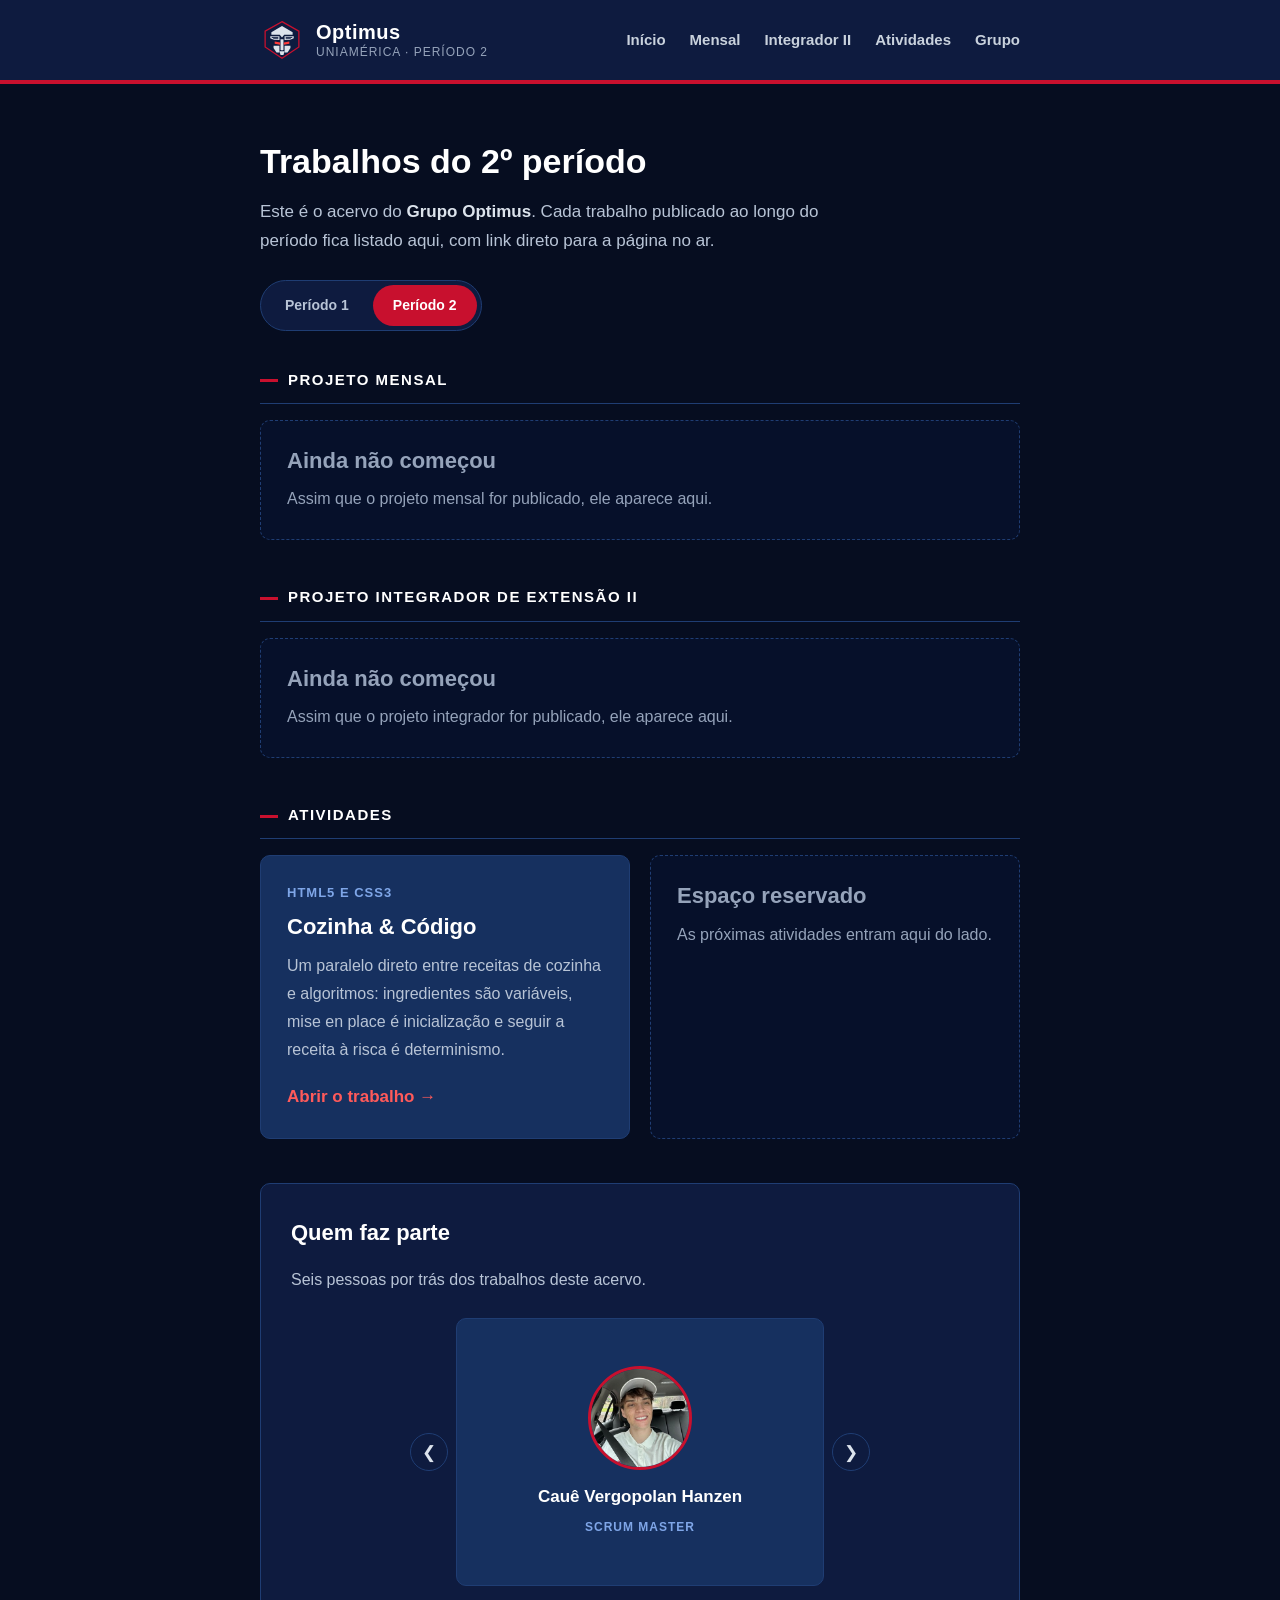
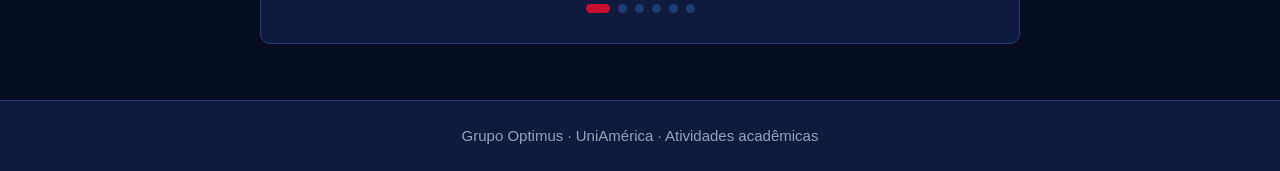
==== index.html @ 1e1c627f "Adiciona a pagina do 1o periodo e o alternador de periodo Cada periodo agora e uma pagina com URL pr" ====
<!DOCTYPE html>
<html lang="pt-BR">

<head>
    <meta charset="UTF-8">
    <meta name="viewport" content="width=device-width, initial-scale=1.0">
    <meta name="description" content="Trabalhos academicos do Grupo Optimus - UniAmerica. Portfolio dos projetos do semestre.">
    <meta name="author" content="Grupo Optimus">
    <title>Grupo Optimus | Trabalhos do semestre</title>

    <!-- Copia local: cada repositorio do grupo carrega os proprios arquivos -->
    <link rel="icon" href="img/favicon.svg" type="image/svg+xml">

    <link rel="stylesheet" href="style.css">
</head>

<body>

    <header class="cabecalho">
        <div class="container cabecalho__interno">

            <div class="logo">
                <img class="logo__icone" src="img/logo.svg"
                     alt="Logo do Grupo Optimus">
                <div class="logo__textos">
                    <a class="logo__nome" href="https://grupo-optimus.github.io/">Optimus</a>
                    <span class="logo__slogan">UniAmérica &middot; Período 2</span>
                </div>
            </div>

            <nav class="menu">
                <ul class="menu__lista">
                    <li><a href="#inicio">Início</a></li>
                    <li><a href="#mensal">Mensal</a></li>
                    <li><a href="#integrador">Integrador II</a></li>
                    <li><a href="#atividades">Atividades</a></li>
                    <li><a href="#grupo">Grupo</a></li>
                </ul>
            </nav>

        </div>
    </header>

    <main class="container">

        <section class="intro" id="inicio">
            <h1>Trabalhos do 2º período</h1>
            <p>
                Este é o acervo do <strong>Grupo Optimus</strong>. Cada trabalho publicado
                ao longo do período fica listado aqui, com link direto para a página no ar.
            </p>

            <!-- O periodo aberto leva a classe --ativa e o aria-current, que
                 avisa o leitor de tela qual das duas paginas e a atual -->
            <nav class="periodos" aria-label="Escolher período">
                <a class="periodos__opcao" href="periodo1.html">Período 1</a>
                <a class="periodos__opcao periodos__opcao--ativa" href="index.html"
                   aria-current="page">Período 2</a>
            </nav>
        </section>

        <!-- PARA ADICIONAR UM TRABALHO: copie um bloco <a class="projeto">
             inteiro e troque o href, o titulo e a descricao.

             Cada trabalho mora no seu proprio repositorio dentro da
             organizacao grupo-optimus, e o GitHub Pages publica todos sob o
             mesmo dominio - por isso o href e o nome do repositorio, com
             barra na frente e no fim: /cozinha-e-codigo/. -->

        <section class="categoria" id="mensal">
            <h2 class="categoria__titulo">Projeto Mensal</h2>

            <div class="projetos">

                <div class="projeto projeto--vazio">
                    <h3 class="projeto__titulo">Ainda não começou</h3>
                    <p class="projeto__texto">
                        Assim que o projeto mensal for publicado, ele aparece aqui.
                    </p>
                </div>

            </div>
        </section>

        <section class="categoria" id="integrador">
            <h2 class="categoria__titulo">Projeto Integrador de Extensão II</h2>

            <div class="projetos">

                <div class="projeto projeto--vazio">
                    <h3 class="projeto__titulo">Ainda não começou</h3>
                    <p class="projeto__texto">
                        Assim que o projeto integrador for publicado, ele aparece aqui.
                    </p>
                </div>

            </div>
        </section>

        <section class="categoria" id="atividades">
            <h2 class="categoria__titulo">Atividades</h2>

            <div class="projetos">

                <a class="projeto" href="https://grupo-optimus.github.io/cozinha-e-codigo/">
                    <span class="projeto__etiqueta">HTML5 e CSS3</span>
                    <h3 class="projeto__titulo">Cozinha &amp; Código</h3>
                    <p class="projeto__texto">
                        Um paralelo direto entre receitas de cozinha e algoritmos: ingredientes
                        são variáveis, mise en place é inicialização e seguir a receita à risca
                        é determinismo.
                    </p>
                    <span class="projeto__acao">Abrir o trabalho &rarr;</span>
                </a>

                <div class="projeto projeto--vazio">
                    <h3 class="projeto__titulo">Espaço reservado</h3>
                    <p class="projeto__texto">
                        As próximas atividades entram aqui do lado.
                    </p>
                </div>

            </div>
        </section>

        <section class="grupo" id="grupo">
            <h2>Quem faz parte</h2>
            <p class="grupo__legenda">
                Seis pessoas por trás dos trabalhos deste acervo.
            </p>

            <!-- PARA INCLUIR ALGUEM: copie um bloco <article class="carrossel__slide">
                 inteiro e troque a foto, o nome e o papel. A bolinha correspondente
                 e criada sozinha pelo JavaScript.

                 As fotos sao quadradas (300x300) e o CSS as recorta em circulo.

                 ATENCAO: so o primeiro slide leva a classe carrossel__slide--ativo,
                 que e o que deixa um slide visivel. Se o JavaScript nao carregar,
                 e esse integrante que fica na tela, em vez de a secao ficar vazia. -->
            <div class="carrossel">

                <div class="carrossel__palco">

                    <button class="carrossel__seta carrossel__seta--anterior" type="button"
                            aria-label="Integrante anterior">&#10094;</button>

                    <!-- aria-live avisa o leitor de tela quando o slide troca -->
                    <div class="carrossel__slides" aria-live="polite">

                        <article class="carrossel__slide carrossel__slide--ativo">
                            <img class="carrossel__foto" src="img/caue-hanzen.jpg"
                                 alt="Foto de Cauê Vergopolan Hanzen">
                            <p class="carrossel__nome">Cauê Vergopolan Hanzen</p>
                            <p class="carrossel__papel">Scrum Master</p>
                        </article>

                        <article class="carrossel__slide">
                            <img class="carrossel__foto" src="img/andre-castelhano.jpg"
                                 alt="Foto de André Luis Castelhano">
                            <p class="carrossel__nome">André Luis Castelhano</p>
                            <p class="carrossel__papel">Product Owner</p>
                        </article>

                        <article class="carrossel__slide">
                            <img class="carrossel__foto" src="img/carlos-menger.jpg"
                                 alt="Foto de Carlos Henrique da Silva Menger Neto">
                            <p class="carrossel__nome">Carlos Henrique da Silva Menger Neto</p>
                            <p class="carrossel__papel">Dev</p>
                        </article>

                        <article class="carrossel__slide">
                            <img class="carrossel__foto" src="img/guilherme-bonetto.jpg"
                                 alt="Foto de Guilherme da Cunha Bonetto">
                            <p class="carrossel__nome">Guilherme da Cunha Bonetto</p>
                            <p class="carrossel__papel">Dev</p>
                        </article>

                        <article class="carrossel__slide">
                            <img class="carrossel__foto" src="img/pedro-perdomo.jpg"
                                 alt="Foto de Pedro Pimentel Perdomo">
                            <p class="carrossel__nome">Pedro Pimentel Perdomo</p>
                            <p class="carrossel__papel">Dev</p>
                        </article>

                        <!-- A mentora leva --mentora, que troca o anel da foto
                             de vermelho para azul -->
                        <article class="carrossel__slide carrossel__slide--mentora">
                            <img class="carrossel__foto" src="img/zainab-ghazaoui.jpg"
                                 alt="Foto de Zainab Ahmad Al Ghazaoui">
                            <p class="carrossel__nome">Zainab Ahmad Al Ghazaoui</p>
                            <p class="carrossel__papel">Mentora</p>
                        </article>

                    </div>

                    <button class="carrossel__seta carrossel__seta--proximo" type="button"
                            aria-label="Próximo integrante">&#10095;</button>

                </div>

                <!-- As bolinhas entram aqui, criadas pelo JavaScript -->
                <div class="carrossel__bolinhas"></div>

            </div>
        </section>

    </main>

    <footer class="rodape">
        <div class="container">
            <p>Grupo Optimus &middot; UniAmérica &middot; Atividades acadêmicas</p>
        </div>
    </footer>

    <!-- No fim do body: assim o HTML do carrossel ja existe quando o
         script procura por ele -->
    <script src="js/carrossel.js"></script>

</body>

</html>
---- style.css ----
/* ============================================================
   Grupo Optimus - portfolio

   Paleta, a mesma do Cozinha & Codigo para as duas paginas
   parecerem o mesmo site:
   #060D20 fundo    #0E1B3F faixas     #16305F cartoes
   #1F3D73 bordas   #C8102E vermelho   #7FA6E8 etiquetas
   #FFFFFF titulos  #DCE3EC texto      #95A3BA legendas
   ============================================================ */


* {
    margin: 0;
    padding: 0;
    box-sizing: border-box;
}

/* Avisa o navegador que a pagina e escura, para ele desenhar
   barras de rolagem e campos de formulario no tom certo */
:root {
    color-scheme: dark;
}

body {
    font-family: "Segoe UI", Tahoma, Verdana, Arial, sans-serif;
    font-size: 17px;
    line-height: 1.75;
    background-color: #060d20;
    color: #dce3ec;
}

a {
    color: #ff5a5a;
    text-decoration: none;
}

a:hover {
    color: #ff8a8a;
}


.container {
    width: 100%;
    max-width: 800px;
    margin: 0 auto;
    padding: 0 20px;
}


/* ------------------------------------------------------------
   CABECALHO
   ------------------------------------------------------------ */

.cabecalho {
    background-color: #0e1b3f;
    color: #ffffff;
    padding: 18px 0;
    border-bottom: 4px solid #c8102e;
}

.cabecalho__interno {
    display: flex;
    flex-wrap: wrap;
    align-items: center;
    justify-content: space-between;
    gap: 16px;
}

.logo {
    display: flex;
    align-items: center;
    gap: 12px;
}

/* O display: block tira o espaco fantasma que o navegador reserva
   embaixo de imagens em linha, que desalinharia o nome ao lado */
.logo__icone {
    display: block;
    width: 44px;
    height: 44px;
}

.logo__textos {
    display: flex;
    flex-direction: column;
    line-height: 1.3;
}

.logo__nome {
    font-size: 20px;
    font-weight: bold;
    letter-spacing: 0.5px;
}

/* O nome e um link, mas nao deve ficar vermelho como os demais */
a.logo__nome {
    color: inherit;
    align-self: flex-start;
}

a.logo__nome:hover {
    color: #ff5a5a;
    text-decoration: none;
}

.logo__slogan {
    font-size: 12px;
    color: #95a3ba;
    letter-spacing: 1px;
    text-transform: uppercase;
}

.menu__lista {
    list-style: none;
    display: flex;
    flex-wrap: wrap;
    gap: 24px;
}

.menu__lista a {
    color: #c9d2dd;
    font-size: 15px;
    font-weight: bold;
    padding-bottom: 4px;
    /* Borda transparente ja no repouso: reserva o espaco e evita
       que o texto pule quando a linha vermelha aparece no hover */
    border-bottom: 2px solid transparent;
}

.menu__lista a:hover {
    color: #ff5a5a;
    border-bottom-color: #ff5a5a;
    text-decoration: none;
}


/* ------------------------------------------------------------
   APRESENTACAO
   ------------------------------------------------------------ */

.intro {
    padding: 56px 0 36px;
}

.intro h1 {
    color: #ffffff;
    font-size: 34px;
    line-height: 1.25;
    margin-bottom: 14px;
}

.intro p {
    color: #b8c4d6;
    max-width: 620px;
}

.intro strong {
    color: #dce3ec;
}

/* Alternador de periodo. Cada periodo e uma pagina propria, entao as
   opcoes sao <a> de verdade: funciona sem JavaScript, cada periodo
   tem a sua URL e da para mandar o link direto de um deles. */
.periodos {
    display: inline-flex;
    gap: 4px;
    margin-top: 24px;
    padding: 4px;
    background-color: #0e1b3f;
    border: 1px solid #1f3d73;
    border-radius: 999px;
}

.periodos__opcao {
    color: #b8c4d6;
    font-size: 14px;
    font-weight: 700;
    padding: 8px 20px;
    border-radius: 999px;
    transition: background-color 0.15s ease, color 0.15s ease;
}

.periodos__opcao:hover {
    background-color: #16305f;
    color: #ffffff;
    text-decoration: none;
}

/* O periodo aberto no momento */
.periodos__opcao--ativa,
.periodos__opcao--ativa:hover {
    background-color: #c8102e;
    color: #ffffff;
}


/* ------------------------------------------------------------
   CATEGORIAS E GRADE DE PROJETOS
   ------------------------------------------------------------ */

.categoria {
    padding-bottom: 44px;
}

.categoria__titulo {
    color: #ffffff;
    font-size: 15px;
    text-transform: uppercase;
    letter-spacing: 1.5px;
    margin-bottom: 16px;
    padding-bottom: 10px;
    border-bottom: 1px solid #1f3d73;
}

/* Tracinho vermelho antes do nome da categoria */
.categoria__titulo::before {
    content: "";
    display: inline-block;
    width: 18px;
    height: 3px;
    background-color: #c8102e;
    vertical-align: middle;
    margin-right: 10px;
}

/* O auto-fit + minmax reorganiza os cartoes sozinho conforme a
   largura da tela: 1, 2 ou 5 trabalhos na categoria, tanto faz */
/* Texto de apoio embaixo do nome da categoria */
.categoria__texto {
    color: #b8c4d6;
    font-size: 16px;
    max-width: 620px;
    margin-bottom: 20px;
}

.categoria__texto code {
    color: #9fc3ff;
    background-color: #16305f;
    font-family: Consolas, "Courier New", monospace;
    font-size: 0.9em;
    padding: 1px 6px;
    border-radius: 4px;
}

.projetos {
    display: grid;
    grid-template-columns: repeat(auto-fit, minmax(280px, 1fr));
    gap: 20px;
}

.projeto {
    display: flex;
    flex-direction: column;
    background-color: #16305f;
    border: 1px solid #1f3d73;
    border-radius: 10px;
    padding: 26px;
    transition: transform 0.15s ease, border-color 0.15s ease;
}

/* O cartao inteiro e clicavel, entao o texto nao herda cor de link */
a.projeto {
    color: #dce3ec;
}

a.projeto:hover {
    transform: translateY(-3px);
    border-color: #c8102e;
    color: #dce3ec;
}

.projeto__etiqueta {
    color: #7fa6e8;
    font-size: 13px;
    font-weight: 700;
    text-transform: uppercase;
    letter-spacing: 1px;
    margin-bottom: 8px;
}

.projeto__titulo {
    color: #ffffff;
    font-size: 22px;
    line-height: 1.3;
    margin-bottom: 10px;
}

.projeto__texto {
    color: #b8c4d6;
    font-size: 16px;
    /* Empurra a chamada de acao para a base, deixando o rodape de
       todos os cartoes da linha na mesma altura */
    flex-grow: 1;
}

.projeto__acao {
    color: #ff5a5a;
    font-weight: 700;
    margin-top: 18px;
}

/* Ficha tecnica, usada nos trabalhos do periodo 1: sao programas de
   console em C, nao tem pagina para abrir - entao o cartao mostra do
   que o programa e feito, no lugar do link */
.projeto__tags {
    list-style: none;
    display: flex;
    flex-wrap: wrap;
    gap: 6px;
    margin-top: 18px;
}

.projeto__tag {
    color: #b8c4d6;
    background-color: #0e1b3f;
    border: 1px solid #1f3d73;
    border-radius: 999px;
    font-size: 12px;
    line-height: 1.7;
    padding: 1px 10px;
}

/* Cartao reservado para trabalho ainda nao publicado */
.projeto--vazio {
    background-color: #06102a;
    border-style: dashed;
}

.projeto--vazio .projeto__titulo,
.projeto--vazio .projeto__etiqueta {
    color: #95a3ba;
}

.projeto--vazio .projeto__texto {
    color: #95a3ba;
}


/* ------------------------------------------------------------
   PRATELEIRA DE ATIVIDADES

   Carrossel horizontal para quando ha trabalhos demais para uma
   grade: mostra dois cartoes por vez no computador e um no
   celular, e desliza para os proximos.

   Quem rola e o proprio navegador, com overflow-x + scroll-snap.
   O js/prateleira.js so manda rolar e acende a bolinha certa.
   Isso da deslize de dedo, roda do mouse e teclado de graca - e
   sem JavaScript a prateleira continua rolavel na mao.
   ------------------------------------------------------------ */

.prateleira__palco {
    display: flex;
    align-items: center;
    gap: 8px;
}

.prateleira__trilho {
    flex: 1;
    display: flex;
    gap: 20px;

    overflow-x: auto;
    scroll-snap-type: x mandatory;
    scroll-behavior: smooth;

    /* A barra de rolagem sai de cena: a navegacao e pelas setas e
       pelas bolinhas, e a barra cortaria o rodape dos cartoes */
    scrollbar-width: none;
}

.prateleira__trilho::-webkit-scrollbar {
    display: none;
}

/* Dois cartoes por vez. O calc desconta o gap que fica entre eles,
   senao o segundo cartao vazaria alguns pixels para fora. */
.prateleira__trilho > .projeto {
    flex: 0 0 calc((100% - 20px) / 2);
    scroll-snap-align: start;
}

/* Some quando tudo ja cabe na tela - o JavaScript poe esta classe */
.prateleira--completa .prateleira__seta,
.prateleira--completa .prateleira__bolinhas {
    display: none;
}

.prateleira__seta {
    flex-shrink: 0;
    width: 38px;
    height: 38px;
    border: 1px solid #1f3d73;
    border-radius: 50%;
    background-color: #0e1b3f;
    color: #dce3ec;
    font-size: 17px;
    line-height: 1;
    cursor: pointer;
    transition: background-color 0.15s ease, border-color 0.15s ease, color 0.15s ease;
}

.prateleira__seta:hover:not(:disabled) {
    background-color: #c8102e;
    border-color: #c8102e;
    color: #ffffff;
}

/* Chegou na ponta: a seta apaga em vez de sumir, para os cartoes
   nao pularem de lugar quando ela sai */
.prateleira__seta:disabled {
    opacity: 0.35;
    cursor: default;
}

.prateleira__bolinhas {
    display: flex;
    justify-content: center;
    gap: 8px;
    margin-top: 20px;
}

.prateleira__bolinha {
    flex-shrink: 0;
    width: 9px;
    height: 9px;
    padding: 0;
    border: none;
    border-radius: 50%;
    background-color: #1f3d73;
    cursor: pointer;
    transition: background-color 0.2s ease, width 0.2s ease;
}

.prateleira__bolinha:hover {
    background-color: #7fa6e8;
}

.prateleira__bolinha--ativa {
    width: 24px;
    border-radius: 5px;
    background-color: #c8102e;
}

.prateleira__seta:focus-visible,
.prateleira__bolinha:focus-visible {
    outline: 2px solid #7fa6e8;
    outline-offset: 2px;
}

/* Um cartao por vez na tela estreita */
@media (max-width: 700px) {

    .prateleira__trilho > .projeto {
        flex-basis: 100%;
    }
}

@media (prefers-reduced-motion: reduce) {

    .prateleira__trilho {
        scroll-behavior: auto;
    }

    .prateleira__seta,
    .prateleira__bolinha {
        transition: none;
    }
}


/* ------------------------------------------------------------
   INTEGRANTES (CARROSSEL)

   Os slides ficam empilhados no mesmo lugar e so o que tem a
   classe --ativo aparece. Quem poe e tira essa classe e o
   js/carrossel.js.
   ------------------------------------------------------------ */

.grupo {
    background-color: #0e1b3f;
    border: 1px solid #1f3d73;
    border-radius: 10px;
    padding: 30px;
    margin-bottom: 56px;
}

.grupo h2 {
    color: #ffffff;
    font-size: 22px;
    margin-bottom: 14px;
}

.grupo__legenda {
    color: #b8c4d6;
    font-size: 16px;
    margin-bottom: 24px;
}

.carrossel {
    max-width: 460px;
    margin: 0 auto;
}

/* O align-items: center segura as setas na altura do meio do
   cartao sem posicionamento absoluto: se o cartao mudar de
   altura, elas acompanham sozinhas */
.carrossel__palco {
    display: flex;
    align-items: center;
    gap: 8px;
}

/* Como todos os slides sao absolutos, nenhum ocupa espaco de
   verdade: sem esta altura minima a area colapsaria para zero */
.carrossel__slides {
    position: relative;
    flex: 1;
    min-height: 268px;
}

.carrossel__slide {
    position: absolute;
    top: 0;
    left: 0;
    width: 100%;
    height: 100%;

    display: flex;
    flex-direction: column;
    align-items: center;
    justify-content: center;

    background-color: #16305f;
    border: 1px solid #1f3d73;
    border-radius: 10px;
    padding: 24px 18px;

    /* Fora de vista: invisivel e sem receber clique nem foco. A
       visibility entra na transicao para so desligar no fim do
       fade; se mudasse na hora, o slide sumiria de uma vez. */
    opacity: 0;
    visibility: hidden;
    transition: opacity 0.45s ease, visibility 0.45s;
}

.carrossel__slide--ativo {
    opacity: 1;
    visibility: visible;
}

/* O object-fit: cover preenche o circulo sem distorcer o rosto */
.carrossel__foto {
    width: 104px;
    height: 104px;
    border-radius: 50%;
    object-fit: cover;
    border: 3px solid #c8102e;
    background-color: #060d20;
    margin-bottom: 16px;
}

/* Anel azul para a mentora, mesma convencao do Cozinha & Codigo */
.carrossel__slide--mentora .carrossel__foto {
    border-color: #2b5aa8;
}

.carrossel__nome {
    color: #ffffff;
    font-size: 17px;
    font-weight: bold;
    line-height: 1.35;
    text-align: center;
}

.carrossel__papel {
    color: #7fa6e8;
    font-size: 12px;
    font-weight: 700;
    text-transform: uppercase;
    letter-spacing: 1px;
    margin-top: 8px;
}

/* Sao <button> de verdade, entao e preciso zerar a aparencia que
   o navegador da a botoes antes de desenhar a nossa */
.carrossel__seta {
    flex-shrink: 0;
    width: 38px;
    height: 38px;
    border: 1px solid #1f3d73;
    border-radius: 50%;
    background-color: #0e1b3f;
    color: #dce3ec;
    font-size: 17px;
    line-height: 1;
    cursor: pointer;
    transition: background-color 0.15s ease, border-color 0.15s ease, color 0.15s ease;
}

.carrossel__seta:hover {
    background-color: #c8102e;
    border-color: #c8102e;
    color: #ffffff;
}

.carrossel__bolinhas {
    display: flex;
    justify-content: center;
    gap: 8px;
    margin-top: 18px;
}

.carrossel__bolinha {
    flex-shrink: 0;
    width: 9px;
    height: 9px;
    padding: 0;
    border: none;
    border-radius: 50%;
    background-color: #1f3d73;
    cursor: pointer;
    transition: background-color 0.2s ease, width 0.2s ease;
}

.carrossel__bolinha:hover {
    background-color: #7fa6e8;
}

/* A bolinha do slide atual estica e vira um tracinho vermelho */
.carrossel__bolinha--ativa {
    width: 24px;
    border-radius: 5px;
    background-color: #c8102e;
}

/* O focus-visible so aparece na navegacao por Tab, nao no clique */
.carrossel__seta:focus-visible,
.carrossel__bolinha:focus-visible {
    outline: 2px solid #7fa6e8;
    outline-offset: 2px;
}

/* Quem pediu menos animacao ve as trocas secas. O giro automatico
   tambem nao liga - essa parte fica no js/carrossel.js. */
@media (prefers-reduced-motion: reduce) {

    .carrossel__slide,
    .carrossel__seta,
    .carrossel__bolinha {
        transition: none;
    }
}


/* ------------------------------------------------------------
   RODAPE
   ------------------------------------------------------------ */

.rodape {
    background-color: #0e1b3f;
    border-top: 1px solid #1f3d73;
    padding: 22px 0;
}

.rodape p {
    color: #95a3ba;
    font-size: 15px;
    text-align: center;
}


/* ------------------------------------------------------------
   RESPONSIVIDADE (celular)
   ------------------------------------------------------------ */

@media (max-width: 600px) {

    body {
        font-size: 16px;
    }

    .cabecalho__interno {
        flex-direction: column;
        text-align: center;
    }

    .menu__lista {
        justify-content: center;
        gap: 16px;
    }

    .intro {
        padding: 40px 0 28px;
    }

    .intro h1 {
        font-size: 27px;
    }

    .grupo {
        padding: 22px;
    }

    .carrossel__foto {
        width: 88px;
        height: 88px;
    }

    /* Cartao mais estreito faz os nomes longos quebrarem em duas
       linhas, entao a altura minima sobe junto */
    .carrossel__slides {
        min-height: 274px;
    }

    .carrossel__seta {
        width: 34px;
        height: 34px;
        font-size: 15px;
    }
}
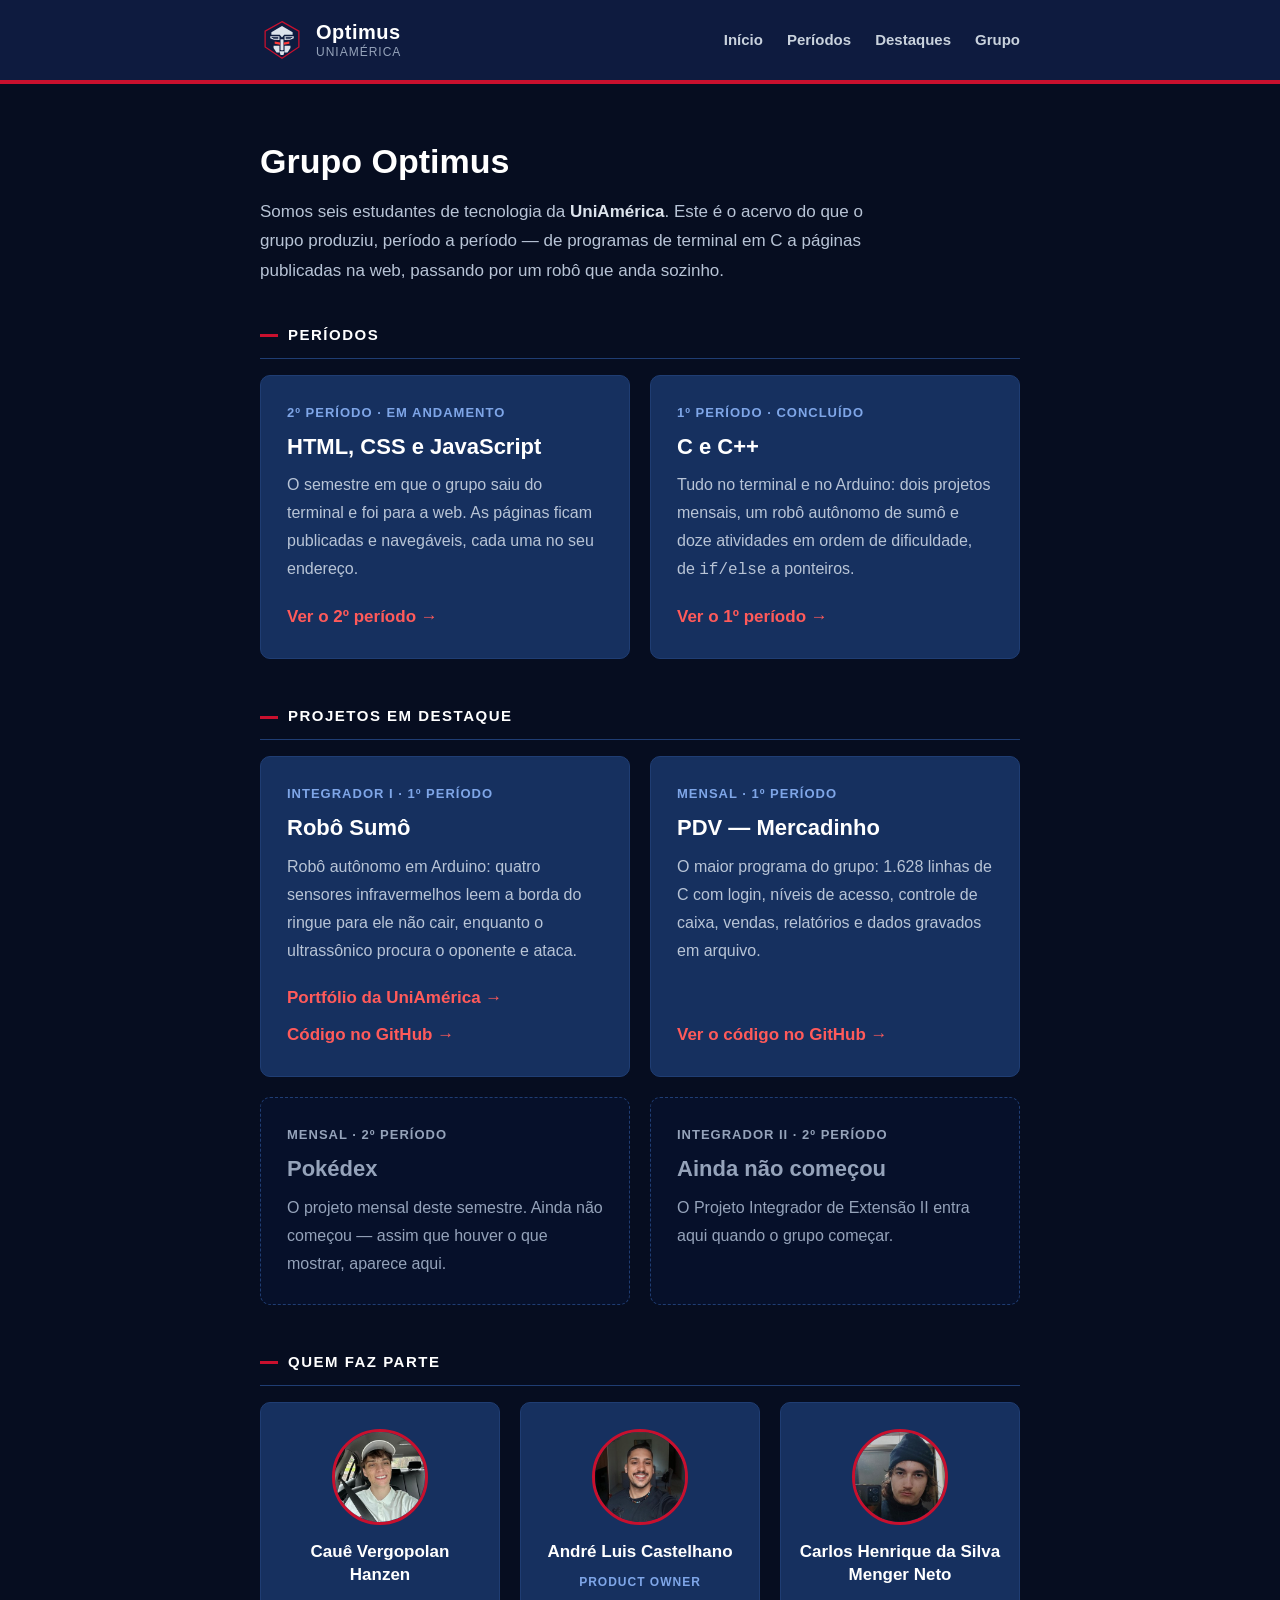
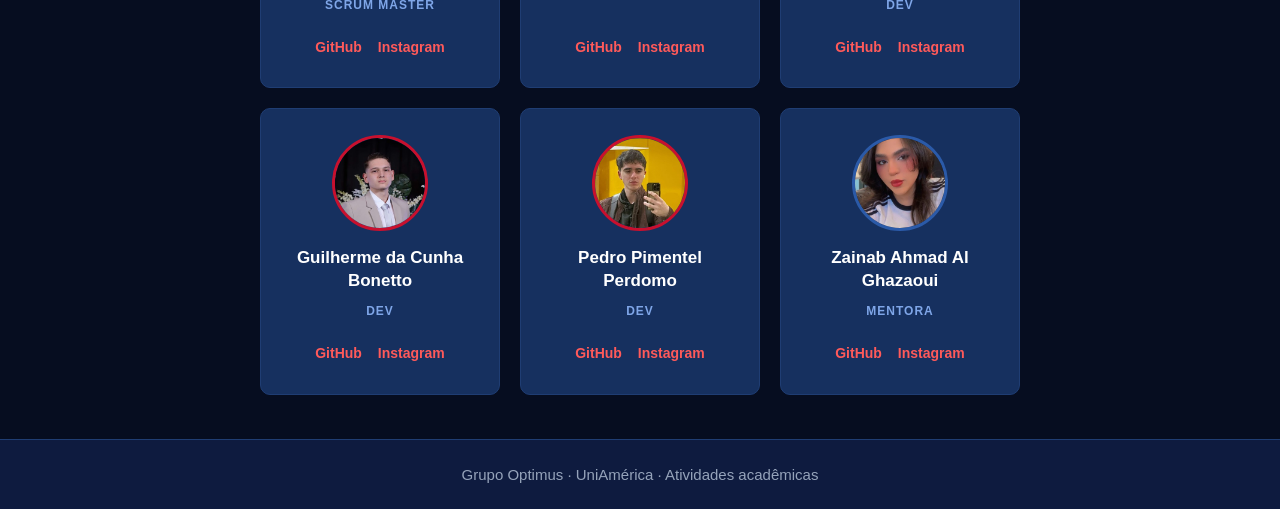
==== commit f6a0913b: "Home vira pagina do grupo; o 2o periodo ganha endereco proprio A raiz do site significava "o periodo" ====
--- a/index.html
+++ b/index.html
@@ -4,9 +4,9 @@
 <head>
     <meta charset="UTF-8">
     <meta name="viewport" content="width=device-width, initial-scale=1.0">
-    <meta name="description" content="Trabalhos academicos do Grupo Optimus - UniAmerica. Portfolio dos projetos do semestre.">
+    <meta name="description" content="Grupo Optimus - UniAmerica. Acervo dos trabalhos academicos do grupo, periodo a periodo.">
     <meta name="author" content="Grupo Optimus">
-    <title>Grupo Optimus | Trabalhos do semestre</title>
+    <title>Grupo Optimus | UniAmérica</title>
 
     <!-- Copia local: cada repositorio do grupo carrega os proprios arquivos -->
     <link rel="icon" href="img/favicon.svg" type="image/svg+xml">
@@ -16,6 +16,8 @@
 
 <body>
 
+    <!-- ATENCAO: o cabecalho e o rodape sao iguais em index.html,
+         periodo1.html e periodo2.html. Mexeu aqui, mexa nos tres. -->
     <header class="cabecalho">
         <div class="container cabecalho__interno">
 
@@ -23,17 +25,18 @@
                 <img class="logo__icone" src="img/logo.svg"
                      alt="Logo do Grupo Optimus">
                 <div class="logo__textos">
-                    <a class="logo__nome" href="https://grupo-optimus.github.io/">Optimus</a>
-                    <span class="logo__slogan">UniAmérica &middot; Período 2</span>
+                    <a class="logo__nome" href="index.html">Optimus</a>
+                    <span class="logo__slogan">UniAmérica</span>
                 </div>
             </div>
 
+            <!-- Nesta pagina o menu aponta para as secoes daqui; nas paginas
+                 de periodo ele aponta para as secoes de la -->
             <nav class="menu">
                 <ul class="menu__lista">
                     <li><a href="#inicio">Início</a></li>
-                    <li><a href="#mensal">Mensal</a></li>
-                    <li><a href="#integrador">Integrador II</a></li>
-                    <li><a href="#atividades">Atividades</a></li>
+                    <li><a href="#periodos">Períodos</a></li>
+                    <li><a href="#destaques">Destaques</a></li>
                     <li><a href="#grupo">Grupo</a></li>
                 </ul>
             </nav>
@@ -44,165 +47,215 @@
     <main class="container">
 
         <section class="intro" id="inicio">
-            <h1>Trabalhos do 2º período</h1>
+            <h1>Grupo Optimus</h1>
             <p>
-                Este é o acervo do <strong>Grupo Optimus</strong>. Cada trabalho publicado
-                ao longo do período fica listado aqui, com link direto para a página no ar.
+                Somos seis estudantes de tecnologia da <strong>UniAmérica</strong>. Este é
+                o acervo do que o grupo produziu, período a período — de programas de
+                terminal em C a páginas publicadas na web, passando por um robô que anda
+                sozinho.
             </p>
-
-            <!-- O periodo aberto leva a classe --ativa e o aria-current, que
-                 avisa o leitor de tela qual das duas paginas e a atual -->
-            <nav class="periodos" aria-label="Escolher período">
-                <a class="periodos__opcao" href="periodo1.html">Período 1</a>
-                <a class="periodos__opcao periodos__opcao--ativa" href="index.html"
-                   aria-current="page">Período 2</a>
-            </nav>
-        </section>
-
-        <!-- PARA ADICIONAR UM TRABALHO: copie um bloco <a class="projeto">
-             inteiro e troque o href, o titulo e a descricao.
-
-             Cada trabalho mora no seu proprio repositorio dentro da
-             organizacao grupo-optimus, e o GitHub Pages publica todos sob o
-             mesmo dominio - por isso o href e o nome do repositorio, com
-             barra na frente e no fim: /cozinha-e-codigo/. -->
-
-        <section class="categoria" id="mensal">
-            <h2 class="categoria__titulo">Projeto Mensal</h2>
+        </section>
+
+        <!-- ============================================================
+             PERIODOS
+
+             O ponto de entrada para o trabalho de cada semestre. Cada
+             periodo e uma pagina propria, com endereco fixo que nao muda
+             quando o semestre seguinte comecar.
+
+             PARA ACRESCENTAR UM PERIODO: copie um bloco <a class="periodo">
+             e crie o periodoN.html correspondente. Lembre de acrescentar a
+             opcao no alternador das paginas de periodo tambem.
+             ============================================================ -->
+        <section class="categoria" id="periodos">
+            <h2 class="categoria__titulo">Períodos</h2>
 
             <div class="projetos">
 
+                <a class="projeto" href="periodo2.html">
+                    <span class="projeto__etiqueta">2º período &middot; em andamento</span>
+                    <h3 class="projeto__titulo">HTML, CSS e JavaScript</h3>
+                    <p class="projeto__texto">
+                        O semestre em que o grupo saiu do terminal e foi para a web. As
+                        páginas ficam publicadas e navegáveis, cada uma no seu endereço.
+                    </p>
+                    <span class="projeto__acao">Ver o 2º período &rarr;</span>
+                </a>
+
+                <a class="projeto" href="periodo1.html">
+                    <span class="projeto__etiqueta">1º período &middot; concluído</span>
+                    <h3 class="projeto__titulo">C e C++</h3>
+                    <p class="projeto__texto">
+                        Tudo no terminal e no Arduino: dois projetos mensais, um robô
+                        autônomo de sumô e doze atividades em ordem de dificuldade, de
+                        <code>if/else</code> a ponteiros.
+                    </p>
+                    <span class="projeto__acao">Ver o 1º período &rarr;</span>
+                </a>
+
+            </div>
+        </section>
+
+        <!-- ============================================================
+             PROJETOS EM DESTAQUE
+             Os maiores do acervo, de qualquer periodo. Os que ainda nao
+             comecaram usam projeto--vazio, o mesmo cartao tracejado dos
+             espacos reservados.
+             ============================================================ -->
+        <section class="categoria" id="destaques">
+            <h2 class="categoria__titulo">Projetos em destaque</h2>
+
+            <div class="projetos">
+
+                <!-- Dois destinos, entao o cartao inteiro nao pode ser um <a>:
+                     link dentro de link e HTML invalido -->
+                <div class="projeto">
+                    <span class="projeto__etiqueta">Integrador I &middot; 1º período</span>
+                    <h3 class="projeto__titulo">Robô Sumô</h3>
+                    <p class="projeto__texto">
+                        Robô autônomo em Arduino: quatro sensores infravermelhos leem a
+                        borda do ringue para ele não cair, enquanto o ultrassônico procura
+                        o oponente e ataca.
+                    </p>
+                    <div class="projeto__acoes">
+                        <a href="https://portfoliodigital.uniamerica.br/projetos/robo-sumo-optimus-6a3be08175212"
+                           target="_blank" rel="noopener">Portfólio da UniAmérica &rarr;</a>
+                        <a href="https://github.com/grupo-optimus/robo-sumo"
+                           target="_blank" rel="noopener">Código no GitHub &rarr;</a>
+                    </div>
+                </div>
+
+                <a class="projeto" href="https://github.com/kauoo/pdv"
+                   target="_blank" rel="noopener">
+                    <span class="projeto__etiqueta">Mensal &middot; 1º período</span>
+                    <h3 class="projeto__titulo">PDV &mdash; Mercadinho</h3>
+                    <p class="projeto__texto">
+                        O maior programa do grupo: 1.628 linhas de C com login, níveis de
+                        acesso, controle de caixa, vendas, relatórios e dados gravados em
+                        arquivo.
+                    </p>
+                    <span class="projeto__acao">Ver o código no GitHub &rarr;</span>
+                </a>
+
                 <div class="projeto projeto--vazio">
+                    <span class="projeto__etiqueta">Mensal &middot; 2º período</span>
+                    <h3 class="projeto__titulo">Pokédex</h3>
+                    <p class="projeto__texto">
+                        O projeto mensal deste semestre. Ainda não começou — assim que
+                        houver o que mostrar, aparece aqui.
+                    </p>
+                </div>
+
+                <div class="projeto projeto--vazio">
+                    <span class="projeto__etiqueta">Integrador II &middot; 2º período</span>
                     <h3 class="projeto__titulo">Ainda não começou</h3>
                     <p class="projeto__texto">
-                        Assim que o projeto mensal for publicado, ele aparece aqui.
+                        O Projeto Integrador de Extensão II entra aqui quando o grupo
+                        começar.
                     </p>
                 </div>
 
             </div>
         </section>
 
-        <section class="categoria" id="integrador">
-            <h2 class="categoria__titulo">Projeto Integrador de Extensão II</h2>
-
-            <div class="projetos">
-
-                <div class="projeto projeto--vazio">
-                    <h3 class="projeto__titulo">Ainda não começou</h3>
-                    <p class="projeto__texto">
-                        Assim que o projeto integrador for publicado, ele aparece aqui.
-                    </p>
-                </div>
-
-            </div>
-        </section>
-
-        <section class="categoria" id="atividades">
-            <h2 class="categoria__titulo">Atividades</h2>
-
-            <div class="projetos">
-
-                <a class="projeto" href="https://grupo-optimus.github.io/cozinha-e-codigo/">
-                    <span class="projeto__etiqueta">HTML5 e CSS3</span>
-                    <h3 class="projeto__titulo">Cozinha &amp; Código</h3>
-                    <p class="projeto__texto">
-                        Um paralelo direto entre receitas de cozinha e algoritmos: ingredientes
-                        são variáveis, mise en place é inicialização e seguir a receita à risca
-                        é determinismo.
-                    </p>
-                    <span class="projeto__acao">Abrir o trabalho &rarr;</span>
-                </a>
-
-                <div class="projeto projeto--vazio">
-                    <h3 class="projeto__titulo">Espaço reservado</h3>
-                    <p class="projeto__texto">
-                        As próximas atividades entram aqui do lado.
-                    </p>
-                </div>
-
-            </div>
-        </section>
-
-        <section class="grupo" id="grupo">
-            <h2>Quem faz parte</h2>
-            <p class="grupo__legenda">
-                Seis pessoas por trás dos trabalhos deste acervo.
-            </p>
-
-            <!-- PARA INCLUIR ALGUEM: copie um bloco <article class="carrossel__slide">
-                 inteiro e troque a foto, o nome e o papel. A bolinha correspondente
-                 e criada sozinha pelo JavaScript.
-
-                 As fotos sao quadradas (300x300) e o CSS as recorta em circulo.
-
-                 ATENCAO: so o primeiro slide leva a classe carrossel__slide--ativo,
-                 que e o que deixa um slide visivel. Se o JavaScript nao carregar,
-                 e esse integrante que fica na tela, em vez de a secao ficar vazia. -->
-            <div class="carrossel">
-
-                <div class="carrossel__palco">
-
-                    <button class="carrossel__seta carrossel__seta--anterior" type="button"
-                            aria-label="Integrante anterior">&#10094;</button>
-
-                    <!-- aria-live avisa o leitor de tela quando o slide troca -->
-                    <div class="carrossel__slides" aria-live="polite">
-
-                        <article class="carrossel__slide carrossel__slide--ativo">
-                            <img class="carrossel__foto" src="img/caue-hanzen.jpg"
-                                 alt="Foto de Cauê Vergopolan Hanzen">
-                            <p class="carrossel__nome">Cauê Vergopolan Hanzen</p>
-                            <p class="carrossel__papel">Scrum Master</p>
-                        </article>
-
-                        <article class="carrossel__slide">
-                            <img class="carrossel__foto" src="img/andre-castelhano.jpg"
-                                 alt="Foto de André Luis Castelhano">
-                            <p class="carrossel__nome">André Luis Castelhano</p>
-                            <p class="carrossel__papel">Product Owner</p>
-                        </article>
-
-                        <article class="carrossel__slide">
-                            <img class="carrossel__foto" src="img/carlos-menger.jpg"
-                                 alt="Foto de Carlos Henrique da Silva Menger Neto">
-                            <p class="carrossel__nome">Carlos Henrique da Silva Menger Neto</p>
-                            <p class="carrossel__papel">Dev</p>
-                        </article>
-
-                        <article class="carrossel__slide">
-                            <img class="carrossel__foto" src="img/guilherme-bonetto.jpg"
-                                 alt="Foto de Guilherme da Cunha Bonetto">
-                            <p class="carrossel__nome">Guilherme da Cunha Bonetto</p>
-                            <p class="carrossel__papel">Dev</p>
-                        </article>
-
-                        <article class="carrossel__slide">
-                            <img class="carrossel__foto" src="img/pedro-perdomo.jpg"
-                                 alt="Foto de Pedro Pimentel Perdomo">
-                            <p class="carrossel__nome">Pedro Pimentel Perdomo</p>
-                            <p class="carrossel__papel">Dev</p>
-                        </article>
-
-                        <!-- A mentora leva --mentora, que troca o anel da foto
-                             de vermelho para azul -->
-                        <article class="carrossel__slide carrossel__slide--mentora">
-                            <img class="carrossel__foto" src="img/zainab-ghazaoui.jpg"
-                                 alt="Foto de Zainab Ahmad Al Ghazaoui">
-                            <p class="carrossel__nome">Zainab Ahmad Al Ghazaoui</p>
-                            <p class="carrossel__papel">Mentora</p>
-                        </article>
-
-                    </div>
-
-                    <button class="carrossel__seta carrossel__seta--proximo" type="button"
-                            aria-label="Próximo integrante">&#10095;</button>
-
-                </div>
-
-                <!-- As bolinhas entram aqui, criadas pelo JavaScript -->
-                <div class="carrossel__bolinhas"></div>
-
-            </div>
+        <!-- ============================================================
+             QUEM FAZ PARTE
+
+             Aqui e grade, com todo mundo visivel de uma vez, porque cada
+             um tem links proprios. Nas paginas de periodo o mesmo cartao
+             aparece em carrossel: la o que importa e quem fazia parte
+             naquele semestre, nao os contatos.
+
+             PARA ACRESCENTAR A FRASE DE CADA UM, basta uma linha depois do
+             papel, que o CSS ja esta pronto:
+             <p class="integrante__frase">A frase da pessoa aqui.</p>
+             ============================================================ -->
+        <section class="categoria" id="grupo">
+            <h2 class="categoria__titulo">Quem faz parte</h2>
+
+            <ul class="integrantes">
+
+                <li class="integrante">
+                    <img class="integrante__foto" src="img/caue-hanzen.jpg"
+                         alt="Foto de Cauê Vergopolan Hanzen">
+                    <h3 class="integrante__nome">Cauê Vergopolan Hanzen</h3>
+                    <p class="integrante__papel">Scrum Master</p>
+                    <ul class="integrante__redes">
+                        <li><a href="https://github.com/kauoo"
+                               target="_blank" rel="noopener">GitHub</a></li>
+                        <li><a href="https://www.instagram.com/caue.hanzen/"
+                               target="_blank" rel="noopener">Instagram</a></li>
+                    </ul>
+                </li>
+
+                <li class="integrante">
+                    <img class="integrante__foto" src="img/andre-castelhano.jpg"
+                         alt="Foto de André Luis Castelhano">
+                    <h3 class="integrante__nome">André Luis Castelhano</h3>
+                    <p class="integrante__papel">Product Owner</p>
+                    <ul class="integrante__redes">
+                        <li><a href="https://github.com/andrecastelhanosilva"
+                               target="_blank" rel="noopener">GitHub</a></li>
+                        <li><a href="https://www.instagram.com/andrecastelhano.silva/"
+                               target="_blank" rel="noopener">Instagram</a></li>
+                    </ul>
+                </li>
+
+                <li class="integrante">
+                    <img class="integrante__foto" src="img/carlos-menger.jpg"
+                         alt="Foto de Carlos Henrique da Silva Menger Neto">
+                    <h3 class="integrante__nome">Carlos Henrique da Silva Menger Neto</h3>
+                    <p class="integrante__papel">Dev</p>
+                    <ul class="integrante__redes">
+                        <li><a href="https://github.com/chmenger"
+                               target="_blank" rel="noopener">GitHub</a></li>
+                        <li><a href="https://www.instagram.com/c_.menger/"
+                               target="_blank" rel="noopener">Instagram</a></li>
+                    </ul>
+                </li>
+
+                <li class="integrante">
+                    <img class="integrante__foto" src="img/guilherme-bonetto.jpg"
+                         alt="Foto de Guilherme da Cunha Bonetto">
+                    <h3 class="integrante__nome">Guilherme da Cunha Bonetto</h3>
+                    <p class="integrante__papel">Dev</p>
+                    <ul class="integrante__redes">
+                        <li><a href="https://github.com/GuilhermeBonetto22"
+                               target="_blank" rel="noopener">GitHub</a></li>
+                        <li><a href="https://www.instagram.com/guilherme_bonetto/"
+                               target="_blank" rel="noopener">Instagram</a></li>
+                    </ul>
+                </li>
+
+                <li class="integrante">
+                    <img class="integrante__foto" src="img/pedro-perdomo.jpg"
+                         alt="Foto de Pedro Pimentel Perdomo">
+                    <h3 class="integrante__nome">Pedro Pimentel Perdomo</h3>
+                    <p class="integrante__papel">Dev</p>
+                    <ul class="integrante__redes">
+                        <li><a href="https://github.com/PedroPimentelCS"
+                               target="_blank" rel="noopener">GitHub</a></li>
+                        <li><a href="https://www.instagram.com/pedro.pperdomo/"
+                               target="_blank" rel="noopener">Instagram</a></li>
+                    </ul>
+                </li>
+
+                <!-- A mentora leva --mentora, que troca o anel da foto de
+                     vermelho para azul, mesma convencao dos carrosseis -->
+                <li class="integrante integrante--mentora">
+                    <img class="integrante__foto" src="img/zainab-ghazaoui.jpg"
+                         alt="Foto de Zainab Ahmad Al Ghazaoui">
+                    <h3 class="integrante__nome">Zainab Ahmad Al Ghazaoui</h3>
+                    <p class="integrante__papel">Mentora</p>
+                    <ul class="integrante__redes">
+                        <li><a href="https://github.com/zainabdamani"
+                               target="_blank" rel="noopener">GitHub</a></li>
+                        <li><a href="https://www.instagram.com/zainab.wav/"
+                               target="_blank" rel="noopener">Instagram</a></li>
+                    </ul>
+                </li>
+
+            </ul>
         </section>
 
     </main>
@@ -213,10 +266,6 @@
         </div>
     </footer>
 
-    <!-- No fim do body: assim o HTML do carrossel ja existe quando o
-         script procura por ele -->
-    <script src="js/carrossel.js"></script>
-
 </body>
 
 </html>
--- a/style.css
+++ b/style.css
@@ -299,6 +299,20 @@
     margin-top: 18px;
 }
 
+/* Para cartao com mais de um destino, que por isso nao pode ser um <a>
+   envolvendo tudo - link dentro de link e HTML invalido */
+.projeto__acoes {
+    display: flex;
+    flex-wrap: wrap;
+    gap: 8px 20px;
+    margin-top: 18px;
+}
+
+.projeto__acoes a {
+    color: #ff5a5a;
+    font-weight: 700;
+}
+
 /* Ficha tecnica, usada nos trabalhos do periodo 1: sao programas de
    console em C, nao tem pagina para abrir - entao o cartao mostra do
    que o programa e feito, no lugar do link */
@@ -333,6 +347,90 @@
 
 .projeto--vazio .projeto__texto {
     color: #95a3ba;
+}
+
+
+/* ------------------------------------------------------------
+   INTEGRANTES EM GRADE (pagina inicial)
+
+   Na home todos aparecem de uma vez, porque cada um tem links
+   proprios e esconder cinco atras de um carrossel esconderia os
+   contatos junto. Nas paginas de periodo o mesmo cartao aparece
+   em carrossel: la o que importa e quem fazia parte no semestre.
+   ------------------------------------------------------------ */
+
+.integrantes {
+    list-style: none;
+    display: grid;
+    grid-template-columns: repeat(auto-fit, minmax(230px, 1fr));
+    gap: 20px;
+}
+
+.integrante {
+    display: flex;
+    flex-direction: column;
+    align-items: center;
+    text-align: center;
+
+    background-color: #16305f;
+    border: 1px solid #1f3d73;
+    border-radius: 10px;
+    padding: 26px 18px;
+}
+
+.integrante__foto {
+    width: 96px;
+    height: 96px;
+    border-radius: 50%;
+    object-fit: cover;
+    border: 3px solid #c8102e;
+    background-color: #060d20;
+    margin-bottom: 16px;
+}
+
+.integrante--mentora .integrante__foto {
+    border-color: #2b5aa8;
+}
+
+.integrante__nome {
+    color: #ffffff;
+    font-size: 17px;
+    line-height: 1.35;
+}
+
+.integrante__papel {
+    color: #7fa6e8;
+    font-size: 12px;
+    font-weight: 700;
+    text-transform: uppercase;
+    letter-spacing: 1px;
+    margin-top: 8px;
+}
+
+/* Uma frase por pessoa, quando houver */
+.integrante__frase {
+    color: #b8c4d6;
+    font-size: 15px;
+    margin-top: 12px;
+}
+
+/* O margin-top: auto joga os links para a base do cartao. Sem ele, um
+   nome que quebra em duas linhas empurra os links para baixo e eles
+   deixam de bater com os dos cartoes vizinhos. O espaco minimo fica
+   no padding, porque a margem aqui esta ocupada empurrando. */
+.integrante__redes {
+    list-style: none;
+    display: flex;
+    flex-wrap: wrap;
+    justify-content: center;
+    gap: 6px 16px;
+    margin-top: auto;
+    padding-top: 16px;
+}
+
+.integrante__redes a {
+    font-size: 14px;
+    font-weight: 700;
 }
 
 
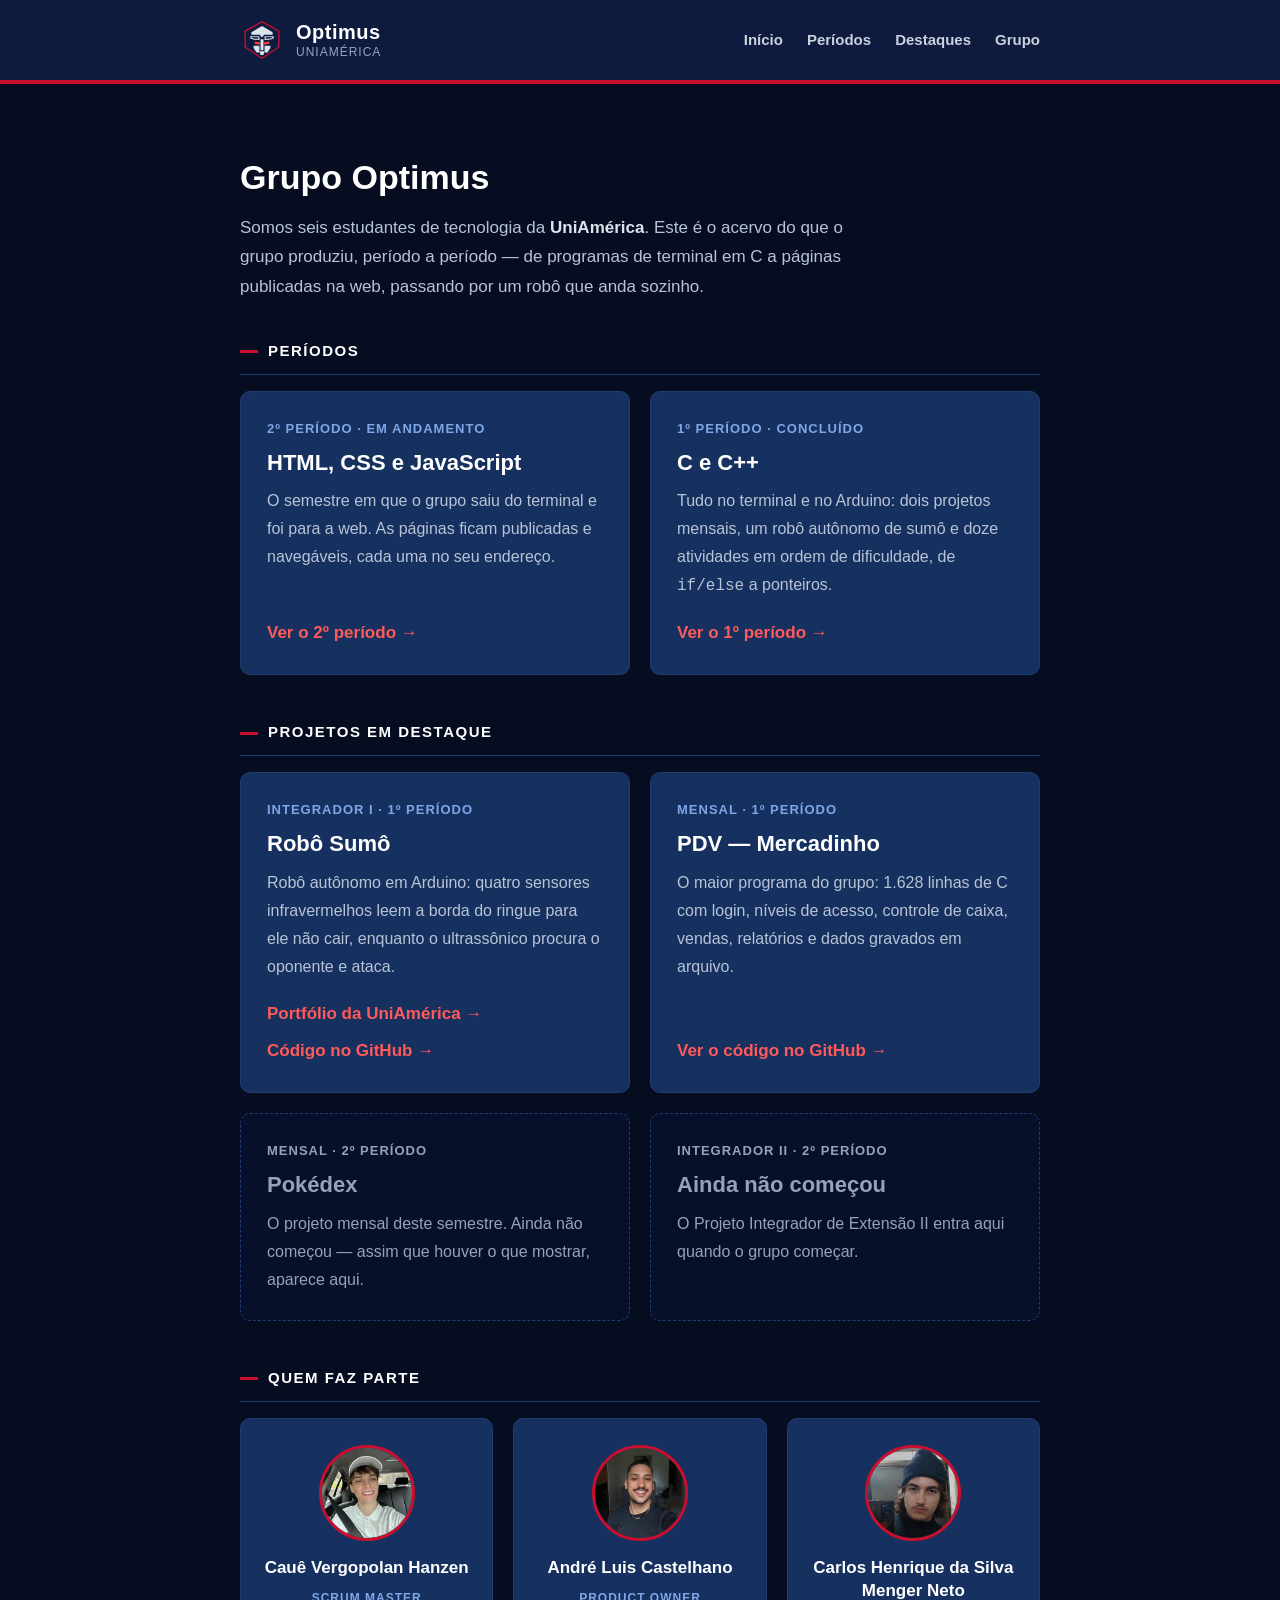
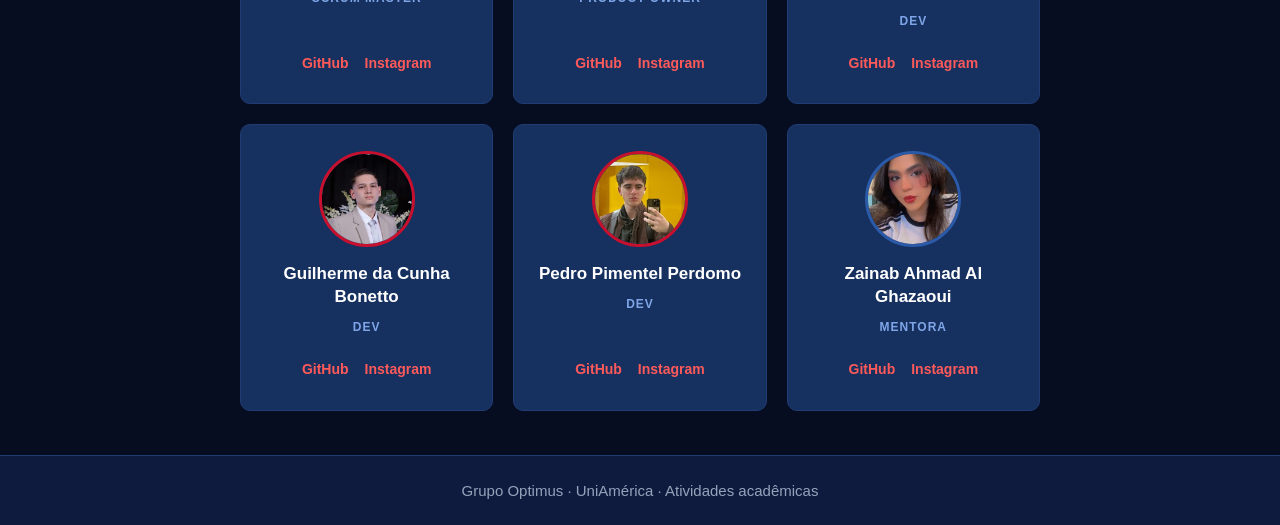
==== commit 0f09a41f: "style: favicon alterado" ====
--- a/index.html
+++ b/index.html
@@ -9,8 +9,7 @@
     <title>Grupo Optimus | UniAmérica</title>
 
     <!-- Copia local: cada repositorio do grupo carrega os proprios arquivos -->
-    <link rel="icon" href="img/favicon.svg" type="image/svg+xml">
-
+    <link rel="icon" href="img/logo.svg" type="image/svg+xml">
     <link rel="stylesheet" href="style.css">
 </head>
 
@@ -125,7 +124,7 @@
                     </div>
                 </div>
 
-                <a class="projeto" href="https://github.com/kauoo/pdv"
+                <a class="projeto" href="https://github.com/grupo-optimus/pdv"
                    target="_blank" rel="noopener">
                     <span class="projeto__etiqueta">Mensal &middot; 1º período</span>
                     <h3 class="projeto__titulo">PDV &mdash; Mercadinho</h3>
--- a/style.css
+++ b/style.css
@@ -8,7 +8,6 @@
    #FFFFFF titulos  #DCE3EC texto      #95A3BA legendas
    ============================================================ */
 
-
 * {
     margin: 0;
     padding: 0;
@@ -29,6 +28,10 @@
     color: #dce3ec;
 }
 
+main {
+    padding-top: 100px;
+}
+
 a {
     color: #ff5a5a;
     text-decoration: none;
@@ -37,25 +40,29 @@
 a:hover {
     color: #ff8a8a;
 }
-
 
 .container {
     width: 100%;
     max-width: 800px;
     margin: 0 auto;
-    padding: 0 20px;
-}
-
+}
 
 /* ------------------------------------------------------------
    CABECALHO
    ------------------------------------------------------------ */
 
 .cabecalho {
+    position: fixed;
+    top: 0;
+    left: 0;
+    width: 100%;
+
     background-color: #0e1b3f;
     color: #ffffff;
     padding: 18px 0;
     border-bottom: 4px solid #c8102e;
+
+    z-index: 1000;
 }
 
 .cabecalho__interno {
@@ -132,7 +139,6 @@
     border-bottom-color: #ff5a5a;
     text-decoration: none;
 }
-
 
 /* ------------------------------------------------------------
    APRESENTACAO
@@ -193,7 +199,6 @@
     color: #ffffff;
 }
 
-
 /* ------------------------------------------------------------
    CATEGORIAS E GRADE DE PROJETOS
    ------------------------------------------------------------ */
@@ -349,7 +354,6 @@
     color: #95a3ba;
 }
 
-
 /* ------------------------------------------------------------
    INTEGRANTES EM GRADE (pagina inicial)
 
@@ -432,7 +436,6 @@
     font-size: 14px;
     font-weight: 700;
 }
-
 
 /* ------------------------------------------------------------
    PRATELEIRA DE ATIVIDADES
@@ -565,7 +568,6 @@
         transition: none;
     }
 }
-
 
 /* ------------------------------------------------------------
    INTEGRANTES (CARROSSEL)
@@ -750,7 +752,6 @@
     }
 }
 
-
 /* ------------------------------------------------------------
    RODAPE
    ------------------------------------------------------------ */
@@ -767,7 +768,6 @@
     text-align: center;
 }
 
-
 /* ------------------------------------------------------------
    RESPONSIVIDADE (celular)
    ------------------------------------------------------------ */
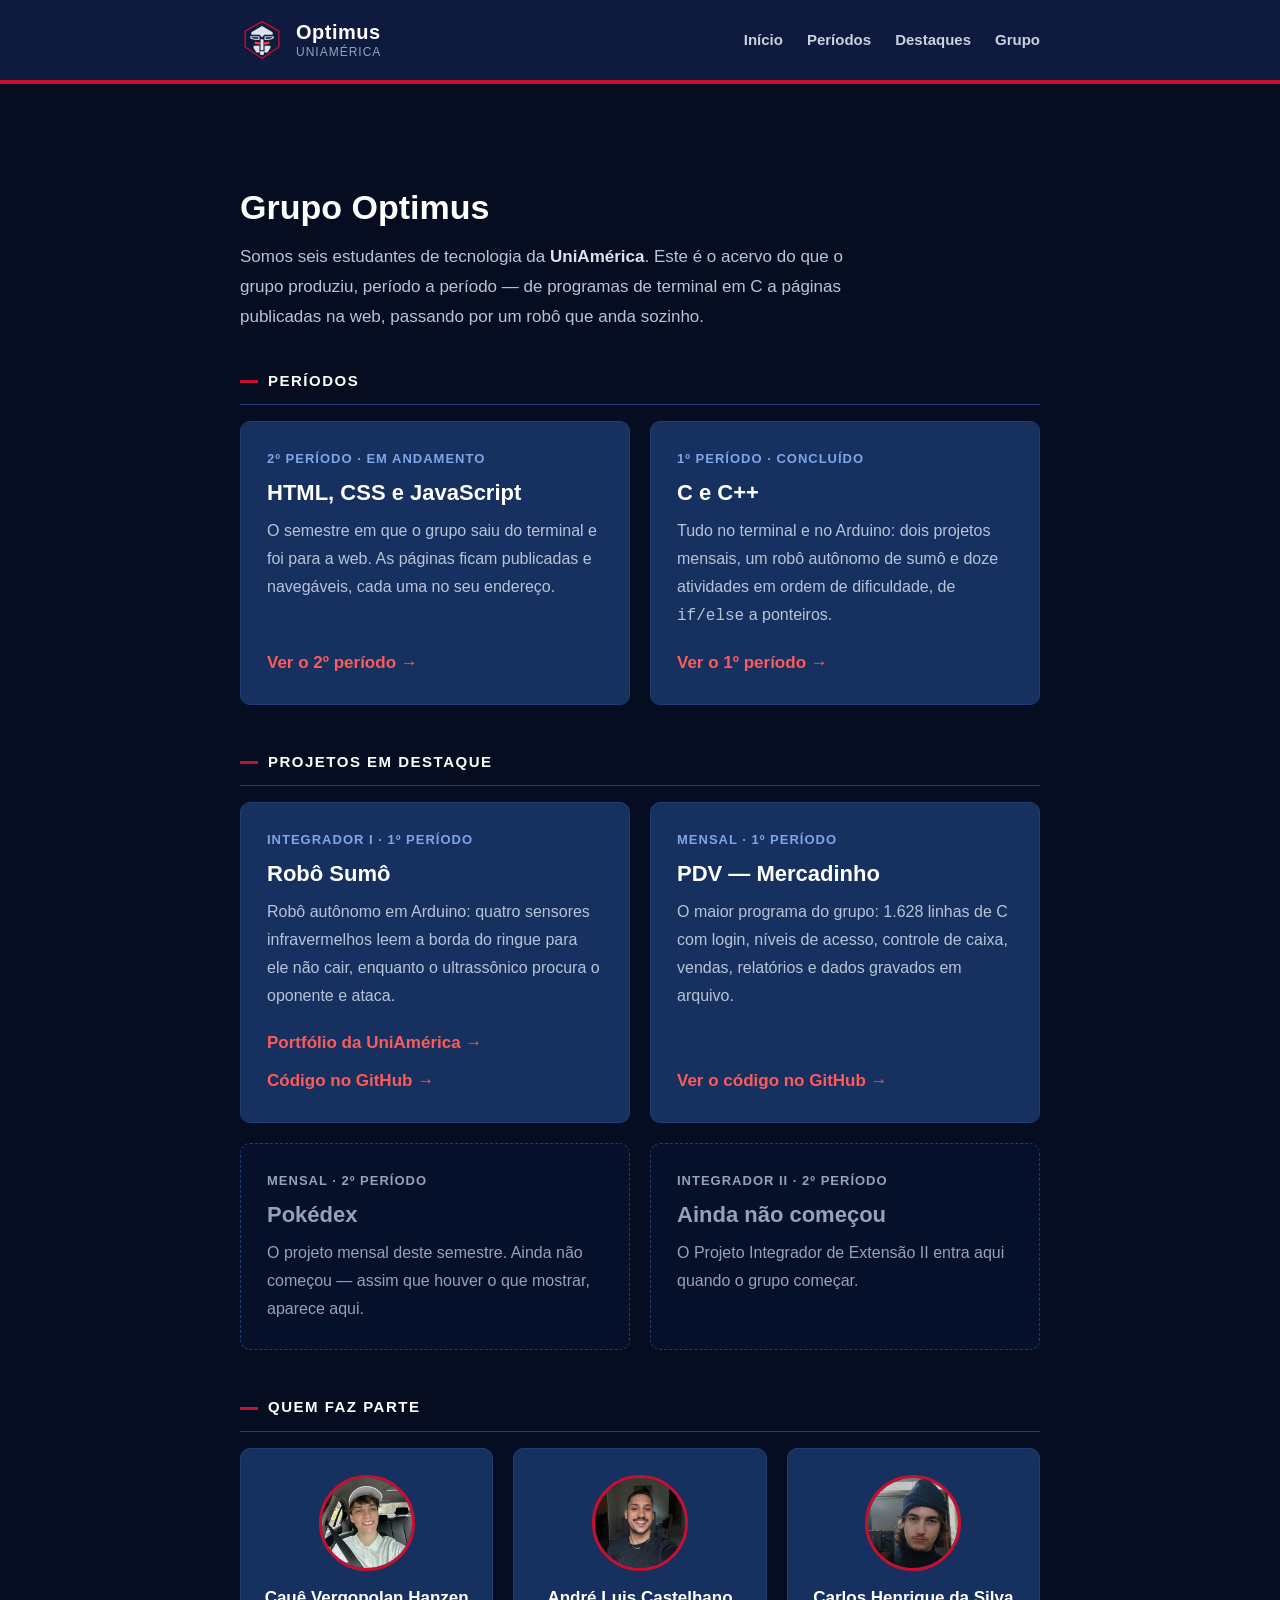
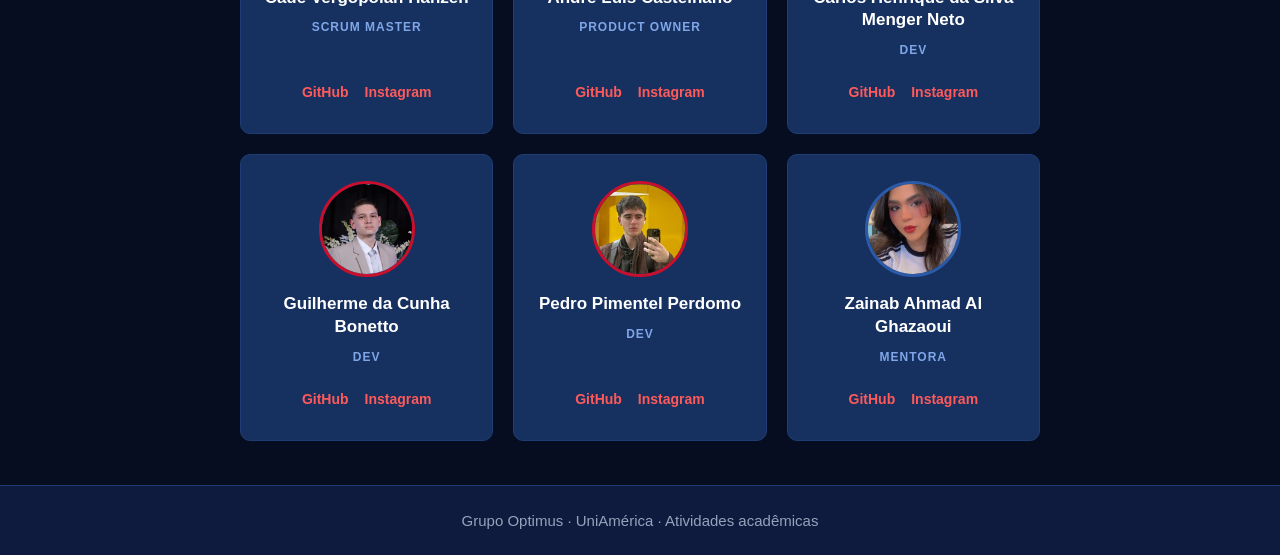
==== commit bcee5642: "style: favicon alterado" ====
--- a/index.html
+++ b/index.html
@@ -10,6 +10,10 @@
 
     <!-- Copia local: cada repositorio do grupo carrega os proprios arquivos -->
     <link rel="icon" href="img/logo.svg" type="image/svg+xml">
+<<<<<<< HEAD
+
+=======
+>>>>>>> 0113abada81f9f7bd4ccfe4435bee8b5dcb356c1
     <link rel="stylesheet" href="style.css">
 </head>
 
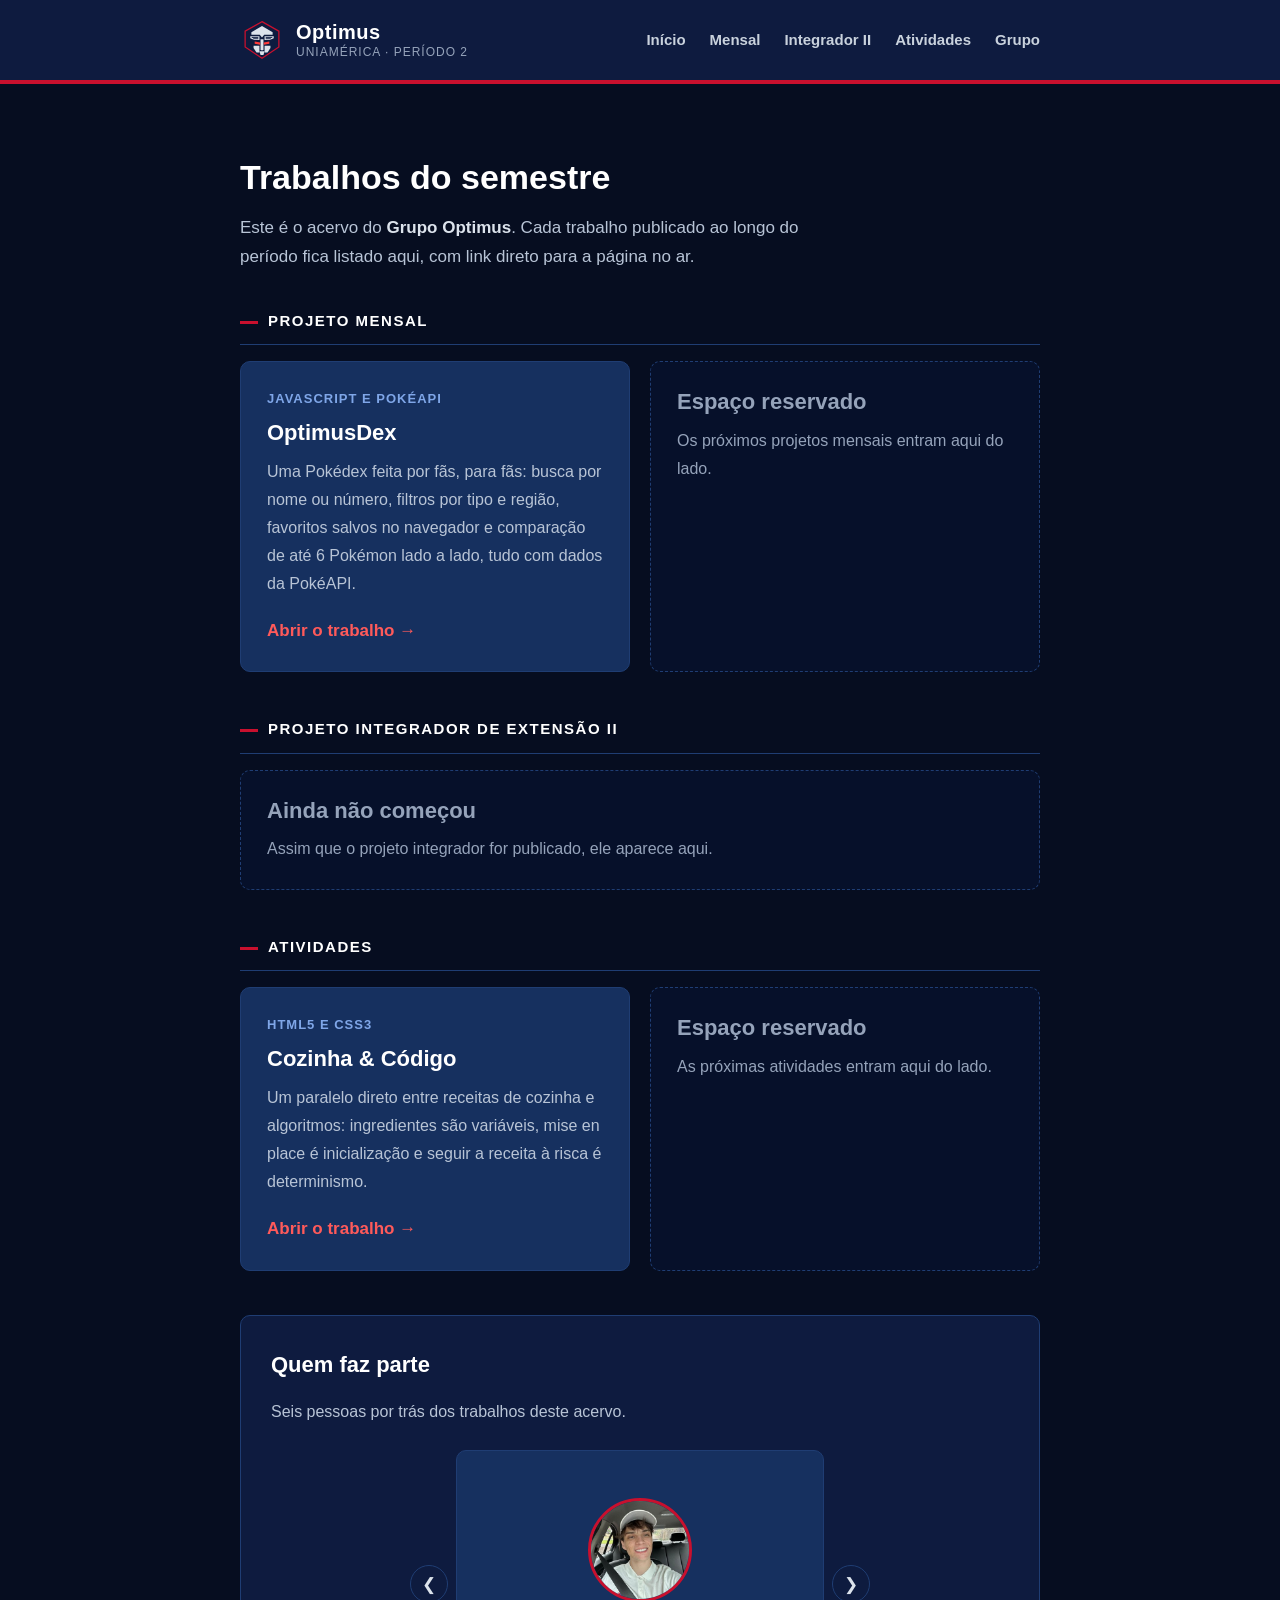
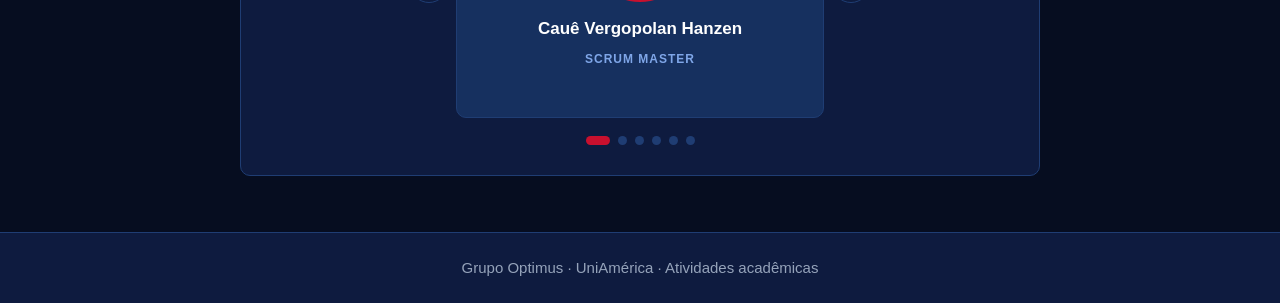
==== commit 00dd8479: "adc pokedex" ====
--- a/index.html
+++ b/index.html
@@ -4,23 +4,18 @@
 <head>
     <meta charset="UTF-8">
     <meta name="viewport" content="width=device-width, initial-scale=1.0">
-    <meta name="description" content="Grupo Optimus - UniAmerica. Acervo dos trabalhos academicos do grupo, periodo a periodo.">
+    <meta name="description" content="Trabalhos academicos do Grupo Optimus - UniAmerica. Portfolio dos projetos do semestre.">
     <meta name="author" content="Grupo Optimus">
-    <title>Grupo Optimus | UniAmérica</title>
+    <title>Grupo Optimus | Trabalhos do semestre</title>
 
     <!-- Copia local: cada repositorio do grupo carrega os proprios arquivos -->
-    <link rel="icon" href="img/logo.svg" type="image/svg+xml">
-<<<<<<< HEAD
-
-=======
->>>>>>> 0113abada81f9f7bd4ccfe4435bee8b5dcb356c1
+    <link rel="icon" href="img/favicon.svg" type="image/svg+xml">
+
     <link rel="stylesheet" href="style.css">
 </head>
 
 <body>
 
-    <!-- ATENCAO: o cabecalho e o rodape sao iguais em index.html,
-         periodo1.html e periodo2.html. Mexeu aqui, mexa nos tres. -->
     <header class="cabecalho">
         <div class="container cabecalho__interno">
 
@@ -28,18 +23,17 @@
                 <img class="logo__icone" src="img/logo.svg"
                      alt="Logo do Grupo Optimus">
                 <div class="logo__textos">
-                    <a class="logo__nome" href="index.html">Optimus</a>
-                    <span class="logo__slogan">UniAmérica</span>
-                </div>
-            </div>
-
-            <!-- Nesta pagina o menu aponta para as secoes daqui; nas paginas
-                 de periodo ele aponta para as secoes de la -->
+                    <a class="logo__nome" href="https://grupo-optimus.github.io/">Optimus</a>
+                    <span class="logo__slogan">UniAmérica &middot; Período 2</span>
+                </div>
+            </div>
+
             <nav class="menu">
                 <ul class="menu__lista">
                     <li><a href="#inicio">Início</a></li>
-                    <li><a href="#periodos">Períodos</a></li>
-                    <li><a href="#destaques">Destaques</a></li>
+                    <li><a href="#mensal">Mensal</a></li>
+                    <li><a href="#integrador">Integrador II</a></li>
+                    <li><a href="#atividades">Atividades</a></li>
                     <li><a href="#grupo">Grupo</a></li>
                 </ul>
             </nav>
@@ -50,215 +44,168 @@
     <main class="container">
 
         <section class="intro" id="inicio">
-            <h1>Grupo Optimus</h1>
+            <h1>Trabalhos do semestre</h1>
             <p>
-                Somos seis estudantes de tecnologia da <strong>UniAmérica</strong>. Este é
-                o acervo do que o grupo produziu, período a período — de programas de
-                terminal em C a páginas publicadas na web, passando por um robô que anda
-                sozinho.
+                Este é o acervo do <strong>Grupo Optimus</strong>. Cada trabalho publicado
+                ao longo do período fica listado aqui, com link direto para a página no ar.
             </p>
         </section>
 
-        <!-- ============================================================
-             PERIODOS
-
-             O ponto de entrada para o trabalho de cada semestre. Cada
-             periodo e uma pagina propria, com endereco fixo que nao muda
-             quando o semestre seguinte comecar.
-
-             PARA ACRESCENTAR UM PERIODO: copie um bloco <a class="periodo">
-             e crie o periodoN.html correspondente. Lembre de acrescentar a
-             opcao no alternador das paginas de periodo tambem.
-             ============================================================ -->
-        <section class="categoria" id="periodos">
-            <h2 class="categoria__titulo">Períodos</h2>
+        <!-- PARA ADICIONAR UM TRABALHO: copie um bloco <a class="projeto">
+             inteiro e troque o href, o titulo e a descricao.
+
+             Cada trabalho mora no seu proprio repositorio dentro da
+             organizacao grupo-optimus, e o GitHub Pages publica todos sob o
+             mesmo dominio - por isso o href e o nome do repositorio, com
+             barra na frente e no fim: /cozinha-e-codigo/. -->
+
+        <section class="categoria" id="mensal">
+            <h2 class="categoria__titulo">Projeto Mensal</h2>
 
             <div class="projetos">
 
-                <a class="projeto" href="periodo2.html">
-                    <span class="projeto__etiqueta">2º período &middot; em andamento</span>
-                    <h3 class="projeto__titulo">HTML, CSS e JavaScript</h3>
-                    <p class="projeto__texto">
-                        O semestre em que o grupo saiu do terminal e foi para a web. As
-                        páginas ficam publicadas e navegáveis, cada uma no seu endereço.
-                    </p>
-                    <span class="projeto__acao">Ver o 2º período &rarr;</span>
+                <a class="projeto" href="https://grupo-optimus.github.io/Pokedex_Web_Pokemon_Browsing/">
+                    <span class="projeto__etiqueta">JavaScript e PokéAPI</span>
+                    <h3 class="projeto__titulo">OptimusDex</h3>
+                    <p class="projeto__texto">
+                        Uma Pokédex feita por fãs, para fãs: busca por nome ou número, filtros
+                        por tipo e região, favoritos salvos no navegador e comparação de até
+                        6 Pokémon lado a lado, tudo com dados da PokéAPI.
+                    </p>
+                    <span class="projeto__acao">Abrir o trabalho &rarr;</span>
                 </a>
 
-                <a class="projeto" href="periodo1.html">
-                    <span class="projeto__etiqueta">1º período &middot; concluído</span>
-                    <h3 class="projeto__titulo">C e C++</h3>
-                    <p class="projeto__texto">
-                        Tudo no terminal e no Arduino: dois projetos mensais, um robô
-                        autônomo de sumô e doze atividades em ordem de dificuldade, de
-                        <code>if/else</code> a ponteiros.
-                    </p>
-                    <span class="projeto__acao">Ver o 1º período &rarr;</span>
+                <div class="projeto projeto--vazio">
+                    <h3 class="projeto__titulo">Espaço reservado</h3>
+                    <p class="projeto__texto">
+                        Os próximos projetos mensais entram aqui do lado.
+                    </p>
+                </div>
+
+            </div>
+        </section>
+
+        <section class="categoria" id="integrador">
+            <h2 class="categoria__titulo">Projeto Integrador de Extensão II</h2>
+
+            <div class="projetos">
+
+                <div class="projeto projeto--vazio">
+                    <h3 class="projeto__titulo">Ainda não começou</h3>
+                    <p class="projeto__texto">
+                        Assim que o projeto integrador for publicado, ele aparece aqui.
+                    </p>
+                </div>
+
+            </div>
+        </section>
+
+        <section class="categoria" id="atividades">
+            <h2 class="categoria__titulo">Atividades</h2>
+
+            <div class="projetos">
+
+                <a class="projeto" href="https://grupo-optimus.github.io/cozinha-e-codigo/">
+                    <span class="projeto__etiqueta">HTML5 e CSS3</span>
+                    <h3 class="projeto__titulo">Cozinha &amp; Código</h3>
+                    <p class="projeto__texto">
+                        Um paralelo direto entre receitas de cozinha e algoritmos: ingredientes
+                        são variáveis, mise en place é inicialização e seguir a receita à risca
+                        é determinismo.
+                    </p>
+                    <span class="projeto__acao">Abrir o trabalho &rarr;</span>
                 </a>
 
-            </div>
-        </section>
-
-        <!-- ============================================================
-             PROJETOS EM DESTAQUE
-             Os maiores do acervo, de qualquer periodo. Os que ainda nao
-             comecaram usam projeto--vazio, o mesmo cartao tracejado dos
-             espacos reservados.
-             ============================================================ -->
-        <section class="categoria" id="destaques">
-            <h2 class="categoria__titulo">Projetos em destaque</h2>
-
-            <div class="projetos">
-
-                <!-- Dois destinos, entao o cartao inteiro nao pode ser um <a>:
-                     link dentro de link e HTML invalido -->
-                <div class="projeto">
-                    <span class="projeto__etiqueta">Integrador I &middot; 1º período</span>
-                    <h3 class="projeto__titulo">Robô Sumô</h3>
-                    <p class="projeto__texto">
-                        Robô autônomo em Arduino: quatro sensores infravermelhos leem a
-                        borda do ringue para ele não cair, enquanto o ultrassônico procura
-                        o oponente e ataca.
-                    </p>
-                    <div class="projeto__acoes">
-                        <a href="https://portfoliodigital.uniamerica.br/projetos/robo-sumo-optimus-6a3be08175212"
-                           target="_blank" rel="noopener">Portfólio da UniAmérica &rarr;</a>
-                        <a href="https://github.com/grupo-optimus/robo-sumo"
-                           target="_blank" rel="noopener">Código no GitHub &rarr;</a>
+                <div class="projeto projeto--vazio">
+                    <h3 class="projeto__titulo">Espaço reservado</h3>
+                    <p class="projeto__texto">
+                        As próximas atividades entram aqui do lado.
+                    </p>
+                </div>
+
+            </div>
+        </section>
+
+        <section class="grupo" id="grupo">
+            <h2>Quem faz parte</h2>
+            <p class="grupo__legenda">
+                Seis pessoas por trás dos trabalhos deste acervo.
+            </p>
+
+            <!-- PARA INCLUIR ALGUEM: copie um bloco <article class="carrossel__slide">
+                 inteiro e troque a foto, o nome e o papel. A bolinha correspondente
+                 e criada sozinha pelo JavaScript.
+
+                 As fotos sao quadradas (300x300) e o CSS as recorta em circulo.
+
+                 ATENCAO: so o primeiro slide leva a classe carrossel__slide--ativo,
+                 que e o que deixa um slide visivel. Se o JavaScript nao carregar,
+                 e esse integrante que fica na tela, em vez de a secao ficar vazia. -->
+            <div class="carrossel">
+
+                <div class="carrossel__palco">
+
+                    <button class="carrossel__seta carrossel__seta--anterior" type="button"
+                            aria-label="Integrante anterior">&#10094;</button>
+
+                    <!-- aria-live avisa o leitor de tela quando o slide troca -->
+                    <div class="carrossel__slides" aria-live="polite">
+
+                        <article class="carrossel__slide carrossel__slide--ativo">
+                            <img class="carrossel__foto" src="img/caue-hanzen.jpg"
+                                 alt="Foto de Cauê Vergopolan Hanzen">
+                            <p class="carrossel__nome">Cauê Vergopolan Hanzen</p>
+                            <p class="carrossel__papel">Scrum Master</p>
+                        </article>
+
+                        <article class="carrossel__slide">
+                            <img class="carrossel__foto" src="img/andre-castelhano.jpg"
+                                 alt="Foto de André Luis Castelhano">
+                            <p class="carrossel__nome">André Luis Castelhano</p>
+                            <p class="carrossel__papel">Product Owner</p>
+                        </article>
+
+                        <article class="carrossel__slide">
+                            <img class="carrossel__foto" src="img/carlos-menger.jpg"
+                                 alt="Foto de Carlos Henrique da Silva Menger Neto">
+                            <p class="carrossel__nome">Carlos Henrique da Silva Menger Neto</p>
+                            <p class="carrossel__papel">Dev</p>
+                        </article>
+
+                        <article class="carrossel__slide">
+                            <img class="carrossel__foto" src="img/guilherme-bonetto.jpg"
+                                 alt="Foto de Guilherme da Cunha Bonetto">
+                            <p class="carrossel__nome">Guilherme da Cunha Bonetto</p>
+                            <p class="carrossel__papel">Dev</p>
+                        </article>
+
+                        <article class="carrossel__slide">
+                            <img class="carrossel__foto" src="img/pedro-perdomo.jpg"
+                                 alt="Foto de Pedro Pimentel Perdomo">
+                            <p class="carrossel__nome">Pedro Pimentel Perdomo</p>
+                            <p class="carrossel__papel">Dev</p>
+                        </article>
+
+                        <!-- A mentora leva --mentora, que troca o anel da foto
+                             de vermelho para azul -->
+                        <article class="carrossel__slide carrossel__slide--mentora">
+                            <img class="carrossel__foto" src="img/zainab-ghazaoui.jpg"
+                                 alt="Foto de Zainab Ahmad Al Ghazaoui">
+                            <p class="carrossel__nome">Zainab Ahmad Al Ghazaoui</p>
+                            <p class="carrossel__papel">Mentora</p>
+                        </article>
+
                     </div>
-                </div>
-
-                <a class="projeto" href="https://github.com/grupo-optimus/pdv"
-                   target="_blank" rel="noopener">
-                    <span class="projeto__etiqueta">Mensal &middot; 1º período</span>
-                    <h3 class="projeto__titulo">PDV &mdash; Mercadinho</h3>
-                    <p class="projeto__texto">
-                        O maior programa do grupo: 1.628 linhas de C com login, níveis de
-                        acesso, controle de caixa, vendas, relatórios e dados gravados em
-                        arquivo.
-                    </p>
-                    <span class="projeto__acao">Ver o código no GitHub &rarr;</span>
-                </a>
-
-                <div class="projeto projeto--vazio">
-                    <span class="projeto__etiqueta">Mensal &middot; 2º período</span>
-                    <h3 class="projeto__titulo">Pokédex</h3>
-                    <p class="projeto__texto">
-                        O projeto mensal deste semestre. Ainda não começou — assim que
-                        houver o que mostrar, aparece aqui.
-                    </p>
-                </div>
-
-                <div class="projeto projeto--vazio">
-                    <span class="projeto__etiqueta">Integrador II &middot; 2º período</span>
-                    <h3 class="projeto__titulo">Ainda não começou</h3>
-                    <p class="projeto__texto">
-                        O Projeto Integrador de Extensão II entra aqui quando o grupo
-                        começar.
-                    </p>
-                </div>
-
-            </div>
-        </section>
-
-        <!-- ============================================================
-             QUEM FAZ PARTE
-
-             Aqui e grade, com todo mundo visivel de uma vez, porque cada
-             um tem links proprios. Nas paginas de periodo o mesmo cartao
-             aparece em carrossel: la o que importa e quem fazia parte
-             naquele semestre, nao os contatos.
-
-             PARA ACRESCENTAR A FRASE DE CADA UM, basta uma linha depois do
-             papel, que o CSS ja esta pronto:
-             <p class="integrante__frase">A frase da pessoa aqui.</p>
-             ============================================================ -->
-        <section class="categoria" id="grupo">
-            <h2 class="categoria__titulo">Quem faz parte</h2>
-
-            <ul class="integrantes">
-
-                <li class="integrante">
-                    <img class="integrante__foto" src="img/caue-hanzen.jpg"
-                         alt="Foto de Cauê Vergopolan Hanzen">
-                    <h3 class="integrante__nome">Cauê Vergopolan Hanzen</h3>
-                    <p class="integrante__papel">Scrum Master</p>
-                    <ul class="integrante__redes">
-                        <li><a href="https://github.com/kauoo"
-                               target="_blank" rel="noopener">GitHub</a></li>
-                        <li><a href="https://www.instagram.com/caue.hanzen/"
-                               target="_blank" rel="noopener">Instagram</a></li>
-                    </ul>
-                </li>
-
-                <li class="integrante">
-                    <img class="integrante__foto" src="img/andre-castelhano.jpg"
-                         alt="Foto de André Luis Castelhano">
-                    <h3 class="integrante__nome">André Luis Castelhano</h3>
-                    <p class="integrante__papel">Product Owner</p>
-                    <ul class="integrante__redes">
-                        <li><a href="https://github.com/andrecastelhanosilva"
-                               target="_blank" rel="noopener">GitHub</a></li>
-                        <li><a href="https://www.instagram.com/andrecastelhano.silva/"
-                               target="_blank" rel="noopener">Instagram</a></li>
-                    </ul>
-                </li>
-
-                <li class="integrante">
-                    <img class="integrante__foto" src="img/carlos-menger.jpg"
-                         alt="Foto de Carlos Henrique da Silva Menger Neto">
-                    <h3 class="integrante__nome">Carlos Henrique da Silva Menger Neto</h3>
-                    <p class="integrante__papel">Dev</p>
-                    <ul class="integrante__redes">
-                        <li><a href="https://github.com/chmenger"
-                               target="_blank" rel="noopener">GitHub</a></li>
-                        <li><a href="https://www.instagram.com/c_.menger/"
-                               target="_blank" rel="noopener">Instagram</a></li>
-                    </ul>
-                </li>
-
-                <li class="integrante">
-                    <img class="integrante__foto" src="img/guilherme-bonetto.jpg"
-                         alt="Foto de Guilherme da Cunha Bonetto">
-                    <h3 class="integrante__nome">Guilherme da Cunha Bonetto</h3>
-                    <p class="integrante__papel">Dev</p>
-                    <ul class="integrante__redes">
-                        <li><a href="https://github.com/GuilhermeBonetto22"
-                               target="_blank" rel="noopener">GitHub</a></li>
-                        <li><a href="https://www.instagram.com/guilherme_bonetto/"
-                               target="_blank" rel="noopener">Instagram</a></li>
-                    </ul>
-                </li>
-
-                <li class="integrante">
-                    <img class="integrante__foto" src="img/pedro-perdomo.jpg"
-                         alt="Foto de Pedro Pimentel Perdomo">
-                    <h3 class="integrante__nome">Pedro Pimentel Perdomo</h3>
-                    <p class="integrante__papel">Dev</p>
-                    <ul class="integrante__redes">
-                        <li><a href="https://github.com/PedroPimentelCS"
-                               target="_blank" rel="noopener">GitHub</a></li>
-                        <li><a href="https://www.instagram.com/pedro.pperdomo/"
-                               target="_blank" rel="noopener">Instagram</a></li>
-                    </ul>
-                </li>
-
-                <!-- A mentora leva --mentora, que troca o anel da foto de
-                     vermelho para azul, mesma convencao dos carrosseis -->
-                <li class="integrante integrante--mentora">
-                    <img class="integrante__foto" src="img/zainab-ghazaoui.jpg"
-                         alt="Foto de Zainab Ahmad Al Ghazaoui">
-                    <h3 class="integrante__nome">Zainab Ahmad Al Ghazaoui</h3>
-                    <p class="integrante__papel">Mentora</p>
-                    <ul class="integrante__redes">
-                        <li><a href="https://github.com/zainabdamani"
-                               target="_blank" rel="noopener">GitHub</a></li>
-                        <li><a href="https://www.instagram.com/zainab.wav/"
-                               target="_blank" rel="noopener">Instagram</a></li>
-                    </ul>
-                </li>
-
-            </ul>
+
+                    <button class="carrossel__seta carrossel__seta--proximo" type="button"
+                            aria-label="Próximo integrante">&#10095;</button>
+
+                </div>
+
+                <!-- As bolinhas entram aqui, criadas pelo JavaScript -->
+                <div class="carrossel__bolinhas"></div>
+
+            </div>
         </section>
 
     </main>
@@ -269,6 +216,10 @@
         </div>
     </footer>
 
+    <!-- No fim do body: assim o HTML do carrossel ja existe quando o
+         script procura por ele -->
+    <script src="js/carrossel.js"></script>
+
 </body>
 
 </html>
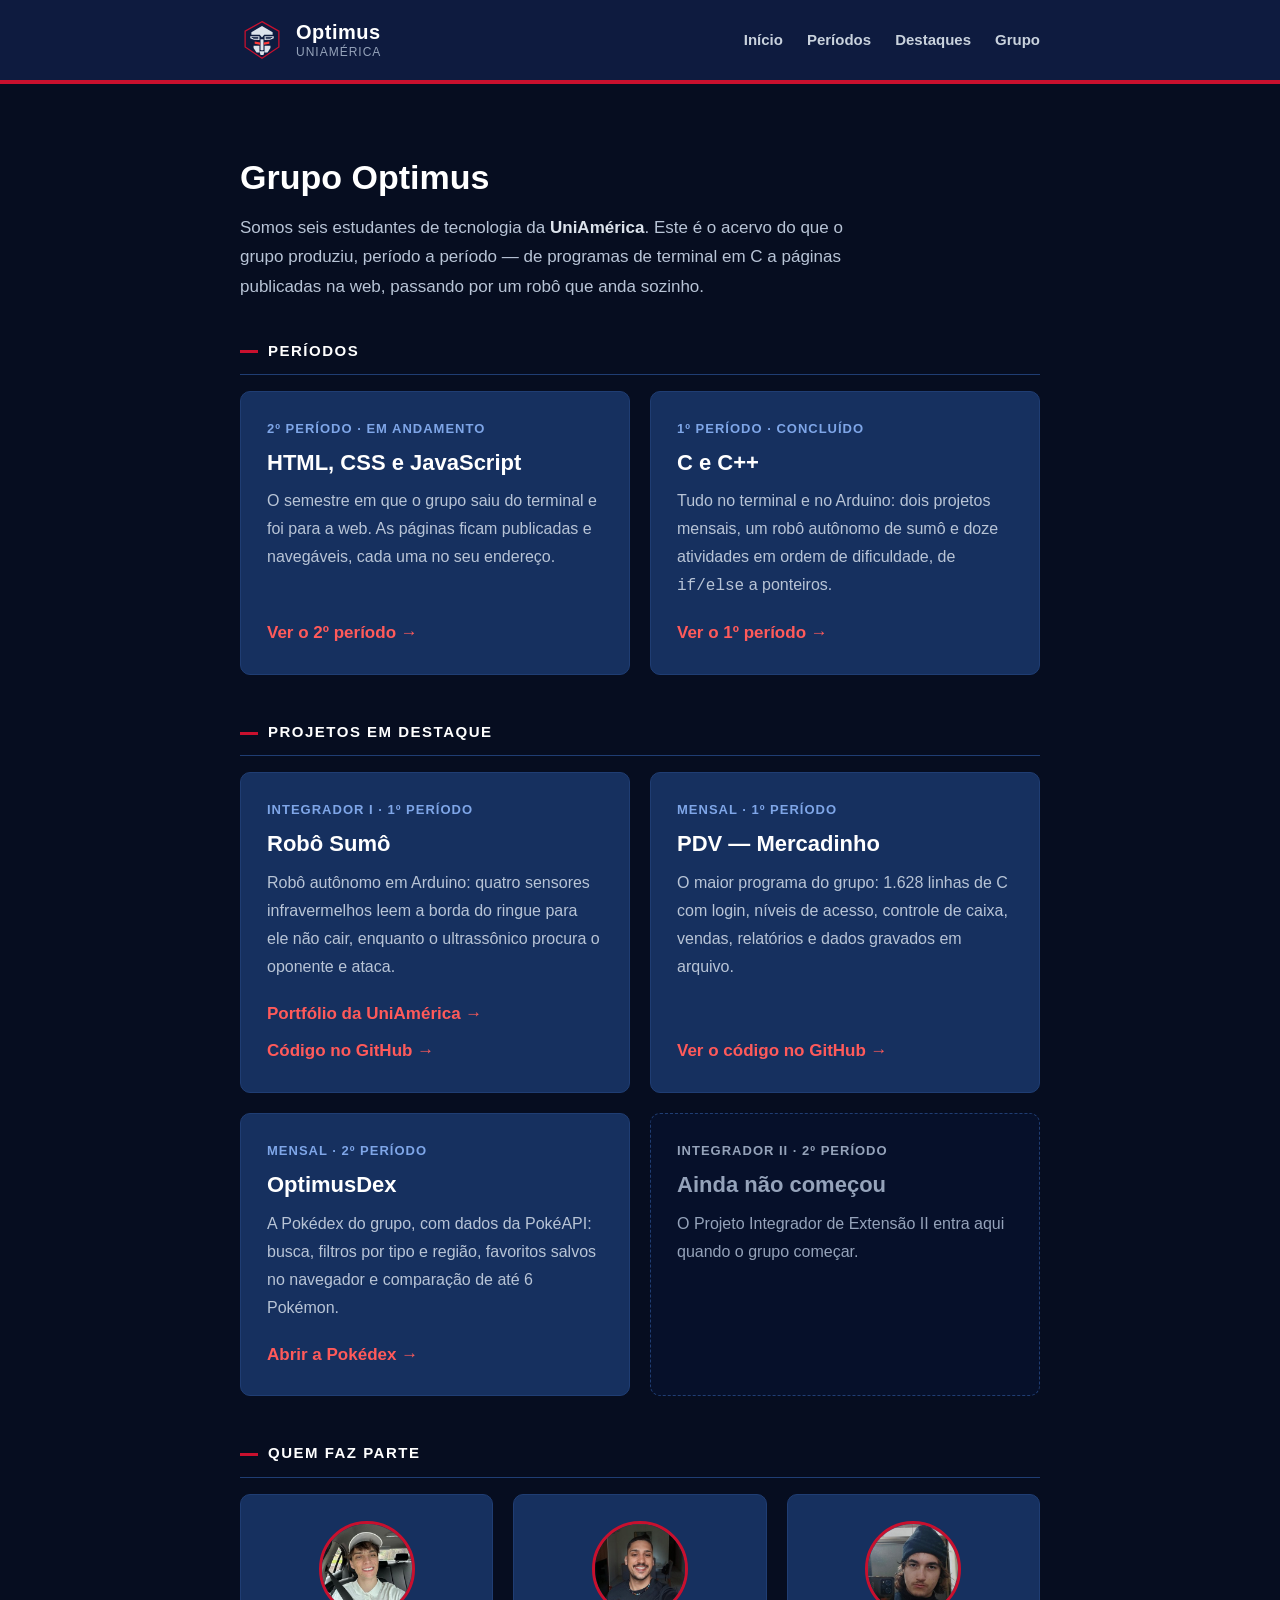
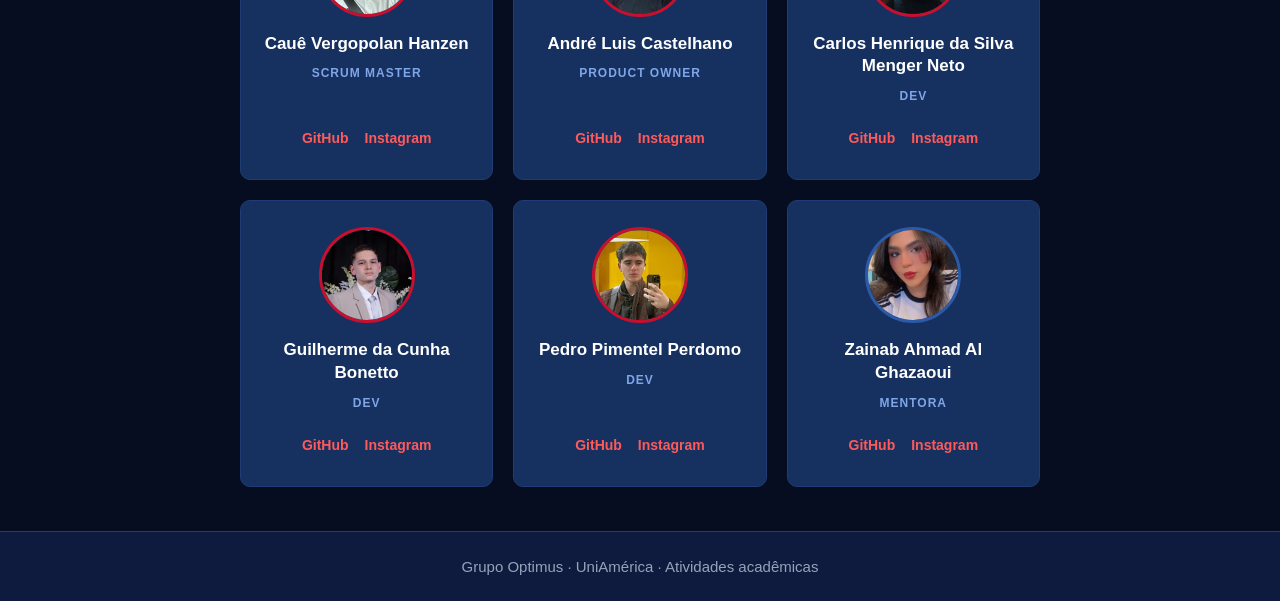
==== commit 2ba75d65: "Merge main na pokedex, resolvendo o conflito do index.html A main reestruturou o site: o index.html " ====
--- a/index.html
+++ b/index.html
@@ -4,18 +4,20 @@
 <head>
     <meta charset="UTF-8">
     <meta name="viewport" content="width=device-width, initial-scale=1.0">
-    <meta name="description" content="Trabalhos academicos do Grupo Optimus - UniAmerica. Portfolio dos projetos do semestre.">
+    <meta name="description" content="Grupo Optimus - UniAmerica. Acervo dos trabalhos academicos do grupo, periodo a periodo.">
     <meta name="author" content="Grupo Optimus">
-    <title>Grupo Optimus | Trabalhos do semestre</title>
+    <title>Grupo Optimus | UniAmérica</title>
 
     <!-- Copia local: cada repositorio do grupo carrega os proprios arquivos -->
-    <link rel="icon" href="img/favicon.svg" type="image/svg+xml">
+    <link rel="icon" href="img/logo.svg" type="image/svg+xml">
 
     <link rel="stylesheet" href="style.css">
 </head>
 
 <body>
 
+    <!-- ATENCAO: o cabecalho e o rodape sao iguais em index.html,
+         periodo1.html e periodo2.html. Mexeu aqui, mexa nos tres. -->
     <header class="cabecalho">
         <div class="container cabecalho__interno">
 
@@ -23,17 +25,18 @@
                 <img class="logo__icone" src="img/logo.svg"
                      alt="Logo do Grupo Optimus">
                 <div class="logo__textos">
-                    <a class="logo__nome" href="https://grupo-optimus.github.io/">Optimus</a>
-                    <span class="logo__slogan">UniAmérica &middot; Período 2</span>
+                    <a class="logo__nome" href="index.html">Optimus</a>
+                    <span class="logo__slogan">UniAmérica</span>
                 </div>
             </div>
 
+            <!-- Nesta pagina o menu aponta para as secoes daqui; nas paginas
+                 de periodo ele aponta para as secoes de la -->
             <nav class="menu">
                 <ul class="menu__lista">
                     <li><a href="#inicio">Início</a></li>
-                    <li><a href="#mensal">Mensal</a></li>
-                    <li><a href="#integrador">Integrador II</a></li>
-                    <li><a href="#atividades">Atividades</a></li>
+                    <li><a href="#periodos">Períodos</a></li>
+                    <li><a href="#destaques">Destaques</a></li>
                     <li><a href="#grupo">Grupo</a></li>
                 </ul>
             </nav>
@@ -44,168 +47,216 @@
     <main class="container">
 
         <section class="intro" id="inicio">
-            <h1>Trabalhos do semestre</h1>
+            <h1>Grupo Optimus</h1>
             <p>
-                Este é o acervo do <strong>Grupo Optimus</strong>. Cada trabalho publicado
-                ao longo do período fica listado aqui, com link direto para a página no ar.
+                Somos seis estudantes de tecnologia da <strong>UniAmérica</strong>. Este é
+                o acervo do que o grupo produziu, período a período — de programas de
+                terminal em C a páginas publicadas na web, passando por um robô que anda
+                sozinho.
             </p>
         </section>
 
-        <!-- PARA ADICIONAR UM TRABALHO: copie um bloco <a class="projeto">
-             inteiro e troque o href, o titulo e a descricao.
-
-             Cada trabalho mora no seu proprio repositorio dentro da
-             organizacao grupo-optimus, e o GitHub Pages publica todos sob o
-             mesmo dominio - por isso o href e o nome do repositorio, com
-             barra na frente e no fim: /cozinha-e-codigo/. -->
-
-        <section class="categoria" id="mensal">
-            <h2 class="categoria__titulo">Projeto Mensal</h2>
+        <!-- ============================================================
+             PERIODOS
+
+             O ponto de entrada para o trabalho de cada semestre. Cada
+             periodo e uma pagina propria, com endereco fixo que nao muda
+             quando o semestre seguinte comecar.
+
+             PARA ACRESCENTAR UM PERIODO: copie um bloco <a class="periodo">
+             e crie o periodoN.html correspondente. Lembre de acrescentar a
+             opcao no alternador das paginas de periodo tambem.
+             ============================================================ -->
+        <section class="categoria" id="periodos">
+            <h2 class="categoria__titulo">Períodos</h2>
 
             <div class="projetos">
 
+                <a class="projeto" href="periodo2.html">
+                    <span class="projeto__etiqueta">2º período &middot; em andamento</span>
+                    <h3 class="projeto__titulo">HTML, CSS e JavaScript</h3>
+                    <p class="projeto__texto">
+                        O semestre em que o grupo saiu do terminal e foi para a web. As
+                        páginas ficam publicadas e navegáveis, cada uma no seu endereço.
+                    </p>
+                    <span class="projeto__acao">Ver o 2º período &rarr;</span>
+                </a>
+
+                <a class="projeto" href="periodo1.html">
+                    <span class="projeto__etiqueta">1º período &middot; concluído</span>
+                    <h3 class="projeto__titulo">C e C++</h3>
+                    <p class="projeto__texto">
+                        Tudo no terminal e no Arduino: dois projetos mensais, um robô
+                        autônomo de sumô e doze atividades em ordem de dificuldade, de
+                        <code>if/else</code> a ponteiros.
+                    </p>
+                    <span class="projeto__acao">Ver o 1º período &rarr;</span>
+                </a>
+
+            </div>
+        </section>
+
+        <!-- ============================================================
+             PROJETOS EM DESTAQUE
+             Os maiores do acervo, de qualquer periodo. Os que ainda nao
+             comecaram usam projeto--vazio, o mesmo cartao tracejado dos
+             espacos reservados.
+             ============================================================ -->
+        <section class="categoria" id="destaques">
+            <h2 class="categoria__titulo">Projetos em destaque</h2>
+
+            <div class="projetos">
+
+                <!-- Dois destinos, entao o cartao inteiro nao pode ser um <a>:
+                     link dentro de link e HTML invalido -->
+                <div class="projeto">
+                    <span class="projeto__etiqueta">Integrador I &middot; 1º período</span>
+                    <h3 class="projeto__titulo">Robô Sumô</h3>
+                    <p class="projeto__texto">
+                        Robô autônomo em Arduino: quatro sensores infravermelhos leem a
+                        borda do ringue para ele não cair, enquanto o ultrassônico procura
+                        o oponente e ataca.
+                    </p>
+                    <div class="projeto__acoes">
+                        <a href="https://portfoliodigital.uniamerica.br/projetos/robo-sumo-optimus-6a3be08175212"
+                           target="_blank" rel="noopener">Portfólio da UniAmérica &rarr;</a>
+                        <a href="https://github.com/grupo-optimus/robo-sumo"
+                           target="_blank" rel="noopener">Código no GitHub &rarr;</a>
+                    </div>
+                </div>
+
+                <a class="projeto" href="https://github.com/grupo-optimus/pdv"
+                   target="_blank" rel="noopener">
+                    <span class="projeto__etiqueta">Mensal &middot; 1º período</span>
+                    <h3 class="projeto__titulo">PDV &mdash; Mercadinho</h3>
+                    <p class="projeto__texto">
+                        O maior programa do grupo: 1.628 linhas de C com login, níveis de
+                        acesso, controle de caixa, vendas, relatórios e dados gravados em
+                        arquivo.
+                    </p>
+                    <span class="projeto__acao">Ver o código no GitHub &rarr;</span>
+                </a>
+
                 <a class="projeto" href="https://grupo-optimus.github.io/Pokedex_Web_Pokemon_Browsing/">
-                    <span class="projeto__etiqueta">JavaScript e PokéAPI</span>
+                    <span class="projeto__etiqueta">Mensal &middot; 2º período</span>
                     <h3 class="projeto__titulo">OptimusDex</h3>
                     <p class="projeto__texto">
-                        Uma Pokédex feita por fãs, para fãs: busca por nome ou número, filtros
-                        por tipo e região, favoritos salvos no navegador e comparação de até
-                        6 Pokémon lado a lado, tudo com dados da PokéAPI.
-                    </p>
-                    <span class="projeto__acao">Abrir o trabalho &rarr;</span>
+                        A Pokédex do grupo, com dados da PokéAPI: busca, filtros por tipo e
+                        região, favoritos salvos no navegador e comparação de até 6 Pokémon.
+                    </p>
+                    <span class="projeto__acao">Abrir a Pokédex &rarr;</span>
                 </a>
 
                 <div class="projeto projeto--vazio">
-                    <h3 class="projeto__titulo">Espaço reservado</h3>
-                    <p class="projeto__texto">
-                        Os próximos projetos mensais entram aqui do lado.
+                    <span class="projeto__etiqueta">Integrador II &middot; 2º período</span>
+                    <h3 class="projeto__titulo">Ainda não começou</h3>
+                    <p class="projeto__texto">
+                        O Projeto Integrador de Extensão II entra aqui quando o grupo
+                        começar.
                     </p>
                 </div>
 
             </div>
         </section>
 
-        <section class="categoria" id="integrador">
-            <h2 class="categoria__titulo">Projeto Integrador de Extensão II</h2>
-
-            <div class="projetos">
-
-                <div class="projeto projeto--vazio">
-                    <h3 class="projeto__titulo">Ainda não começou</h3>
-                    <p class="projeto__texto">
-                        Assim que o projeto integrador for publicado, ele aparece aqui.
-                    </p>
-                </div>
-
-            </div>
-        </section>
-
-        <section class="categoria" id="atividades">
-            <h2 class="categoria__titulo">Atividades</h2>
-
-            <div class="projetos">
-
-                <a class="projeto" href="https://grupo-optimus.github.io/cozinha-e-codigo/">
-                    <span class="projeto__etiqueta">HTML5 e CSS3</span>
-                    <h3 class="projeto__titulo">Cozinha &amp; Código</h3>
-                    <p class="projeto__texto">
-                        Um paralelo direto entre receitas de cozinha e algoritmos: ingredientes
-                        são variáveis, mise en place é inicialização e seguir a receita à risca
-                        é determinismo.
-                    </p>
-                    <span class="projeto__acao">Abrir o trabalho &rarr;</span>
-                </a>
-
-                <div class="projeto projeto--vazio">
-                    <h3 class="projeto__titulo">Espaço reservado</h3>
-                    <p class="projeto__texto">
-                        As próximas atividades entram aqui do lado.
-                    </p>
-                </div>
-
-            </div>
-        </section>
-
-        <section class="grupo" id="grupo">
-            <h2>Quem faz parte</h2>
-            <p class="grupo__legenda">
-                Seis pessoas por trás dos trabalhos deste acervo.
-            </p>
-
-            <!-- PARA INCLUIR ALGUEM: copie um bloco <article class="carrossel__slide">
-                 inteiro e troque a foto, o nome e o papel. A bolinha correspondente
-                 e criada sozinha pelo JavaScript.
-
-                 As fotos sao quadradas (300x300) e o CSS as recorta em circulo.
-
-                 ATENCAO: so o primeiro slide leva a classe carrossel__slide--ativo,
-                 que e o que deixa um slide visivel. Se o JavaScript nao carregar,
-                 e esse integrante que fica na tela, em vez de a secao ficar vazia. -->
-            <div class="carrossel">
-
-                <div class="carrossel__palco">
-
-                    <button class="carrossel__seta carrossel__seta--anterior" type="button"
-                            aria-label="Integrante anterior">&#10094;</button>
-
-                    <!-- aria-live avisa o leitor de tela quando o slide troca -->
-                    <div class="carrossel__slides" aria-live="polite">
-
-                        <article class="carrossel__slide carrossel__slide--ativo">
-                            <img class="carrossel__foto" src="img/caue-hanzen.jpg"
-                                 alt="Foto de Cauê Vergopolan Hanzen">
-                            <p class="carrossel__nome">Cauê Vergopolan Hanzen</p>
-                            <p class="carrossel__papel">Scrum Master</p>
-                        </article>
-
-                        <article class="carrossel__slide">
-                            <img class="carrossel__foto" src="img/andre-castelhano.jpg"
-                                 alt="Foto de André Luis Castelhano">
-                            <p class="carrossel__nome">André Luis Castelhano</p>
-                            <p class="carrossel__papel">Product Owner</p>
-                        </article>
-
-                        <article class="carrossel__slide">
-                            <img class="carrossel__foto" src="img/carlos-menger.jpg"
-                                 alt="Foto de Carlos Henrique da Silva Menger Neto">
-                            <p class="carrossel__nome">Carlos Henrique da Silva Menger Neto</p>
-                            <p class="carrossel__papel">Dev</p>
-                        </article>
-
-                        <article class="carrossel__slide">
-                            <img class="carrossel__foto" src="img/guilherme-bonetto.jpg"
-                                 alt="Foto de Guilherme da Cunha Bonetto">
-                            <p class="carrossel__nome">Guilherme da Cunha Bonetto</p>
-                            <p class="carrossel__papel">Dev</p>
-                        </article>
-
-                        <article class="carrossel__slide">
-                            <img class="carrossel__foto" src="img/pedro-perdomo.jpg"
-                                 alt="Foto de Pedro Pimentel Perdomo">
-                            <p class="carrossel__nome">Pedro Pimentel Perdomo</p>
-                            <p class="carrossel__papel">Dev</p>
-                        </article>
-
-                        <!-- A mentora leva --mentora, que troca o anel da foto
-                             de vermelho para azul -->
-                        <article class="carrossel__slide carrossel__slide--mentora">
-                            <img class="carrossel__foto" src="img/zainab-ghazaoui.jpg"
-                                 alt="Foto de Zainab Ahmad Al Ghazaoui">
-                            <p class="carrossel__nome">Zainab Ahmad Al Ghazaoui</p>
-                            <p class="carrossel__papel">Mentora</p>
-                        </article>
-
-                    </div>
-
-                    <button class="carrossel__seta carrossel__seta--proximo" type="button"
-                            aria-label="Próximo integrante">&#10095;</button>
-
-                </div>
-
-                <!-- As bolinhas entram aqui, criadas pelo JavaScript -->
-                <div class="carrossel__bolinhas"></div>
-
-            </div>
+        <!-- ============================================================
+             QUEM FAZ PARTE
+
+             Aqui e grade, com todo mundo visivel de uma vez, porque cada
+             um tem links proprios. Nas paginas de periodo o mesmo cartao
+             aparece em carrossel: la o que importa e quem fazia parte
+             naquele semestre, nao os contatos.
+
+             PARA ACRESCENTAR A FRASE DE CADA UM, basta uma linha depois do
+             papel, que o CSS ja esta pronto:
+             <p class="integrante__frase">A frase da pessoa aqui.</p>
+             ============================================================ -->
+        <section class="categoria" id="grupo">
+            <h2 class="categoria__titulo">Quem faz parte</h2>
+
+            <ul class="integrantes">
+
+                <li class="integrante">
+                    <img class="integrante__foto" src="img/caue-hanzen.jpg"
+                         alt="Foto de Cauê Vergopolan Hanzen">
+                    <h3 class="integrante__nome">Cauê Vergopolan Hanzen</h3>
+                    <p class="integrante__papel">Scrum Master</p>
+                    <ul class="integrante__redes">
+                        <li><a href="https://github.com/kauoo"
+                               target="_blank" rel="noopener">GitHub</a></li>
+                        <li><a href="https://www.instagram.com/caue.hanzen/"
+                               target="_blank" rel="noopener">Instagram</a></li>
+                    </ul>
+                </li>
+
+                <li class="integrante">
+                    <img class="integrante__foto" src="img/andre-castelhano.jpg"
+                         alt="Foto de André Luis Castelhano">
+                    <h3 class="integrante__nome">André Luis Castelhano</h3>
+                    <p class="integrante__papel">Product Owner</p>
+                    <ul class="integrante__redes">
+                        <li><a href="https://github.com/andrecastelhanosilva"
+                               target="_blank" rel="noopener">GitHub</a></li>
+                        <li><a href="https://www.instagram.com/andrecastelhano.silva/"
+                               target="_blank" rel="noopener">Instagram</a></li>
+                    </ul>
+                </li>
+
+                <li class="integrante">
+                    <img class="integrante__foto" src="img/carlos-menger.jpg"
+                         alt="Foto de Carlos Henrique da Silva Menger Neto">
+                    <h3 class="integrante__nome">Carlos Henrique da Silva Menger Neto</h3>
+                    <p class="integrante__papel">Dev</p>
+                    <ul class="integrante__redes">
+                        <li><a href="https://github.com/chmenger"
+                               target="_blank" rel="noopener">GitHub</a></li>
+                        <li><a href="https://www.instagram.com/c_.menger/"
+                               target="_blank" rel="noopener">Instagram</a></li>
+                    </ul>
+                </li>
+
+                <li class="integrante">
+                    <img class="integrante__foto" src="img/guilherme-bonetto.jpg"
+                         alt="Foto de Guilherme da Cunha Bonetto">
+                    <h3 class="integrante__nome">Guilherme da Cunha Bonetto</h3>
+                    <p class="integrante__papel">Dev</p>
+                    <ul class="integrante__redes">
+                        <li><a href="https://github.com/GuilhermeBonetto22"
+                               target="_blank" rel="noopener">GitHub</a></li>
+                        <li><a href="https://www.instagram.com/guilherme_bonetto/"
+                               target="_blank" rel="noopener">Instagram</a></li>
+                    </ul>
+                </li>
+
+                <li class="integrante">
+                    <img class="integrante__foto" src="img/pedro-perdomo.jpg"
+                         alt="Foto de Pedro Pimentel Perdomo">
+                    <h3 class="integrante__nome">Pedro Pimentel Perdomo</h3>
+                    <p class="integrante__papel">Dev</p>
+                    <ul class="integrante__redes">
+                        <li><a href="https://github.com/PedroPimentelCS"
+                               target="_blank" rel="noopener">GitHub</a></li>
+                        <li><a href="https://www.instagram.com/pedro.pperdomo/"
+                               target="_blank" rel="noopener">Instagram</a></li>
+                    </ul>
+                </li>
+
+                <!-- A mentora leva --mentora, que troca o anel da foto de
+                     vermelho para azul, mesma convencao dos carrosseis -->
+                <li class="integrante integrante--mentora">
+                    <img class="integrante__foto" src="img/zainab-ghazaoui.jpg"
+                         alt="Foto de Zainab Ahmad Al Ghazaoui">
+                    <h3 class="integrante__nome">Zainab Ahmad Al Ghazaoui</h3>
+                    <p class="integrante__papel">Mentora</p>
+                    <ul class="integrante__redes">
+                        <li><a href="https://github.com/zainabdamani"
+                               target="_blank" rel="noopener">GitHub</a></li>
+                        <li><a href="https://www.instagram.com/zainab.wav/"
+                               target="_blank" rel="noopener">Instagram</a></li>
+                    </ul>
+                </li>
+
+            </ul>
         </section>
 
     </main>
@@ -216,10 +267,6 @@
         </div>
     </footer>
 
-    <!-- No fim do body: assim o HTML do carrossel ja existe quando o
-         script procura por ele -->
-    <script src="js/carrossel.js"></script>
-
 </body>
 
 </html>
